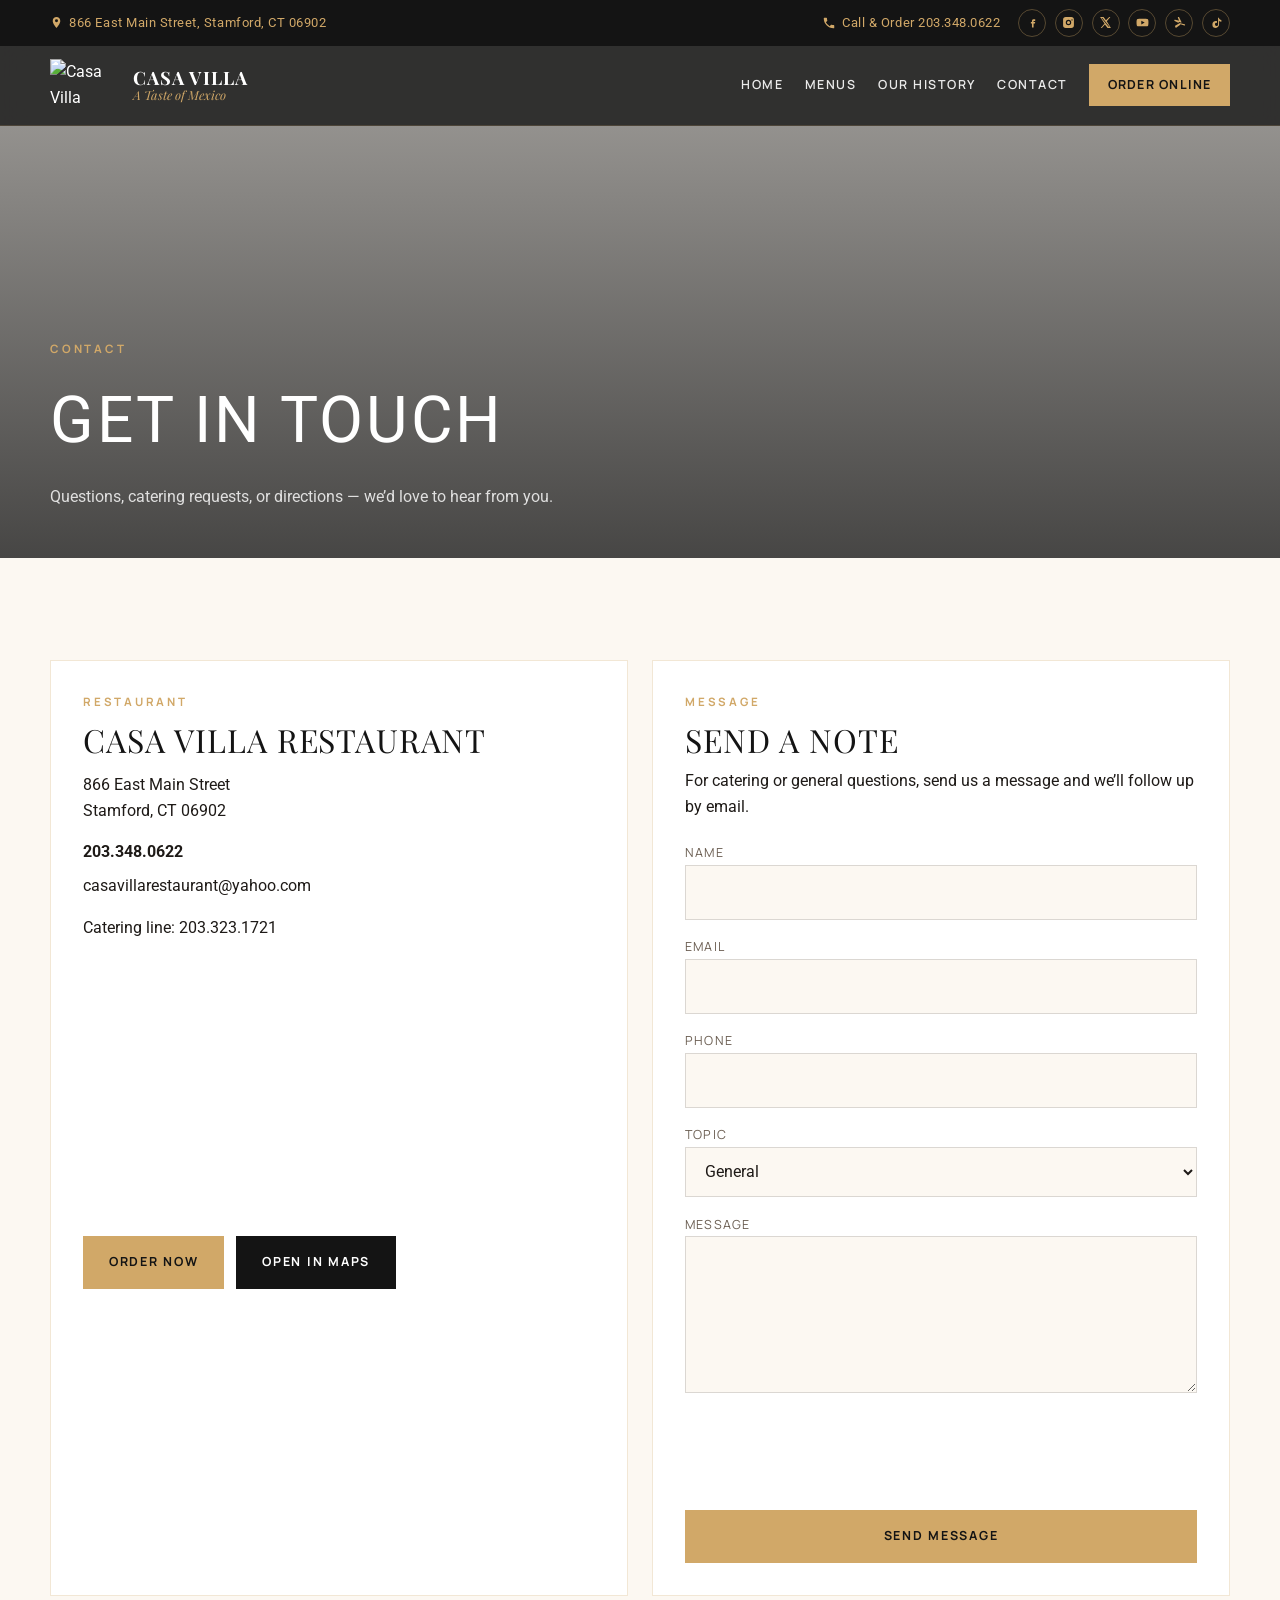
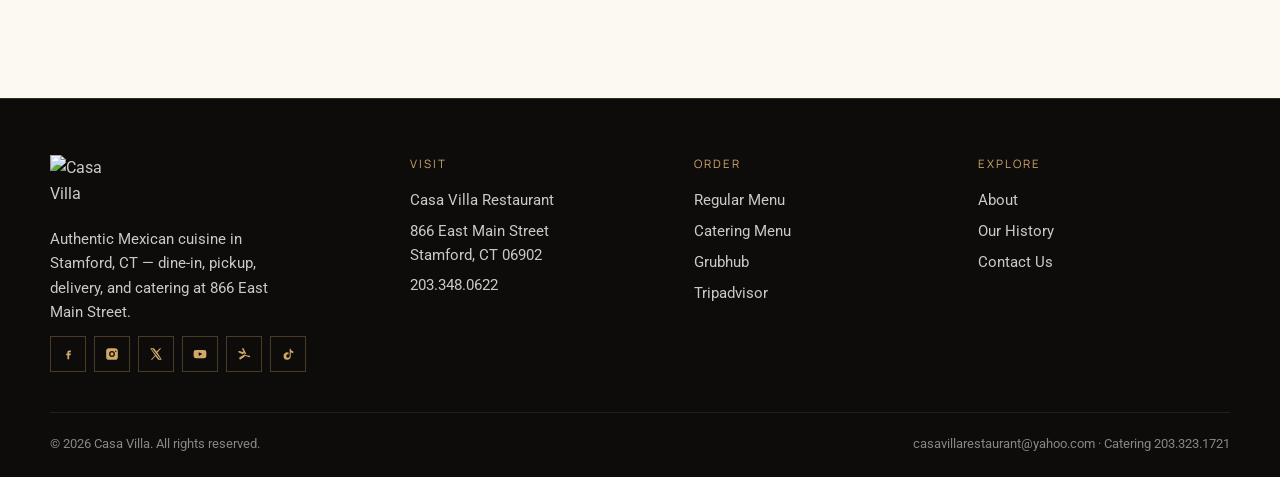
==== contact.html @ bbd67b4b "Add contact and history pages, update index and styles for improved SEO and user experience" ====
<!DOCTYPE html>
<html lang="en">
<head>
<meta charset="utf-8">
<meta name="viewport" content="width=device-width, initial-scale=1">
<meta name="theme-color" content="#d1a868">
<title>Contact Casa Villa Restaurant | Stamford CT Mexican Food</title>
<meta name="description" content="Contact Casa Villa Restaurant at 866 East Main Street, Stamford, CT. Call 203.348.0622 for orders or 203.323.1721 for catering.">
<meta name="keywords" content="Casa Villa contact, Mexican restaurant Stamford phone, catering Stamford CT, 866 East Main Street">
<meta name="robots" content="index, follow">
<meta name="author" content="Casa Villa Restaurant">
<link rel="canonical" href="https://casavillarestaurant.com/contact-us/">
<meta property="og:type" content="website">
<meta property="og:site_name" content="Casa Villa Restaurant">
<meta property="og:title" content="Contact Casa Villa Restaurant — Stamford CT Mexican Food">
<meta property="og:description" content="Contact Casa Villa Restaurant at 866 East Main Street, Stamford, CT. Call 203.348.0622 for orders or 203.323.1721 for catering.">
<meta property="og:url" content="https://casavillarestaurant.com/contact-us/">
<meta property="og:image" content="https://quseprdus1.blob.core.windows.net/kora-business-images/user-media/8aefb830-b11f-4ebe-94af-53a82750f7f5/de8c94d8-887e-4625-825f-ec262dbc28df/1786097894_7mdkr9.png">
<meta name="twitter:card" content="summary_large_image">
<meta name="twitter:title" content="Contact Casa Villa Restaurant — Stamford CT Mexican Food">
<meta name="twitter:description" content="Contact Casa Villa Restaurant at 866 East Main Street, Stamford, CT. Call 203.348.0622 for orders or 203.323.1721 for catering.">
<link rel="icon" href="https://quseprdus1.blob.core.windows.net/kora-business-images/user-media/8aefb830-b11f-4ebe-94af-53a82750f7f5/de8c94d8-887e-4625-825f-ec262dbc28df/1786097900_kvp36j.png" type="image/png">
<!-- KORA_GOOGLE_FONTS_START -->
<link rel="preconnect" href="https://fonts.googleapis.com">
<link rel="preconnect" href="https://fonts.gstatic.com" crossorigin>
<link rel="stylesheet" href="https://fonts.googleapis.com/css2?family=Herr+Von+Muellerhoff&family=Kristi&family=Manrope:wght@400;600;700&family=Playfair+Display:ital,wght@0,500;0,600;0,700;1,400;1,500&family=Roboto:wght@400;500;700&family=Roboto+Slab:wght@400;600&display=swap">
<!-- KORA_GOOGLE_FONTS_END -->
<link href="assets/styles.css" rel="stylesheet">
<link href="assets/site.css" rel="stylesheet"/>

</head>

<body data-page="contact">
<a class="sr-only" href="#main">Skip to content</a>
<div class="topbar" data-topbar></div>
<header class="site-header" data-header></header>
<div class="mobile-nav" data-mobile-nav></div>
<main id="main">
  <section class="page-hero" style="background-image:url('https://quseprdus1.blob.core.windows.net/kora-business-images/user-media/8aefb830-b11f-4ebe-94af-53a82750f7f5/de8c94d8-887e-4625-825f-ec262dbc28df/1786097650_ay3k1s.jpg')">
    <div class="container">
      <p class="eyebrow">Contact</p>
      <h1 style="font-family:var(--font-display);font-size:clamp(2.4rem,6vw,4rem);text-transform:uppercase;letter-spacing:.04em">Get in touch</h1>
      <p style="max-width:34rem;margin-top:.75rem;color:rgba(255,255,255,.82)">Questions, catering requests, or directions — we’d love to hear from you.</p>
    </div>
  </section>
  <section class="section">
    <div class="container contact-grid">
      <div class="contact-card reveal">
        <p class="eyebrow">Restaurant</p>
        <h2 style="font-size:2rem">Casa Villa Restaurant</h2>
        <p style="margin:1rem 0;color:var(--color-muted)">866 East Main Street<br>Stamford, CT 06902</p>
        <p><a class="inline" href="tel:2033480622" style="color:var(--color-accent);font-weight:700">203.348.0622</a></p>
        <p style="margin-top:.5rem"><a href="mailto:casavillarestaurant@yahoo.com" style="color:var(--color-primary)">casavillarestaurant@yahoo.com</a></p>
        <p style="margin-top:1rem;color:var(--color-muted)">Catering line: <a href="tel:2033231721">203.323.1721</a></p>
        <iframe class="map-embed" title="Map to Casa Villa Restaurant" loading="lazy" referrerpolicy="no-referrer-when-downgrade"
          src="https://maps.google.com/maps?q=866%20East%20Main%20Street%20Stamford%20CT%2006902&t=&z=15&ie=UTF8&iwloc=&output=embed"></iframe>
        <div style="display:flex;flex-wrap:wrap;gap:.75rem;margin-top:1.25rem">
          <a class="btn btn-primary" data-order-regular href="https://casavilla2.onlineordersnow.com/MenuDisplay" target="_blank" rel="noopener noreferrer">Order Now</a>
          <a class="btn btn-dark" href="https://www.google.com/maps/place/866+E+Main+St,+Stamford,+CT+06902/@41.0558127,-73.5276479,17z" target="_blank" rel="noopener noreferrer">Open in Maps</a>
        </div>
      </div>
      <div class="contact-form-wrap reveal reveal-delay-1">
        <p class="eyebrow">Message</p>
        <h2 style="font-size:2rem">Send a note</h2>
        <p style="margin:0.75rem 0 1.25rem;color:var(--color-muted)">For catering or general questions, send us a message and we’ll follow up by email.</p>
        <form class="contact-form" data-contact-form id="contact-form" novalidate>
          <div>
            <label for="name">Name</label>
            <input id="name" name="name" type="text" autocomplete="name" required>
          </div>
          <div>
            <label for="email">Email</label>
            <input id="email" name="email" type="email" autocomplete="email" required>
          </div>
          <div>
            <label for="phone">Phone</label>
            <input id="phone" name="phone" type="tel" autocomplete="tel">
          </div>
          <div>
            <label for="topic">Topic</label>
            <select id="topic" name="topic">
              <option>General</option>
              <option>Catering</option>
              <option>Order help</option>
              <option>Feedback</option>
            </select>
          </div>
          <div>
            <label for="message">Message</label>
            <textarea id="message" name="message" rows="5" required></textarea>
          </div>
          <div class="g-recaptcha"></div>
          <button class="btn btn-primary" type="submit">Send Message</button>
          <p class="form-status" data-form-status role="status" aria-live="polite"></p>
        </form>
      </div>
    </div>
  </section>
</main>
<footer class="site-footer" data-footer></footer>

<script src="js/includes.js" defer></script>
<script src="js/main.js" defer></script>
</body>
</html>
---- assets/styles.css ----
/*! tailwindcss v4.3.3 | MIT License | https://tailwindcss.com */
@layer theme, base, components, utilities;
@layer theme {
  :root, :host {
    --font-sans: -apple-system, BlinkMacSystemFont, "Segoe UI", Roboto, "Helvetica Neue",
      "Noto Sans", Arial, sans-serif, "Apple Color Emoji", "Segoe UI Emoji",
      "Segoe UI Symbol", "Noto Color Emoji";
    --font-serif: ui-serif, Georgia, Cambria, "Times New Roman", Times, serif;
    --font-mono: ui-monospace, SFMono-Regular, Menlo, Monaco, Consolas, "Liberation Mono",
      "Courier New", monospace;
    --default-font-family: var(--font-sans);
    --default-mono-font-family: var(--font-mono);
    --color-brand-primary: #d1a868;
    --color-brand-secondary: #fcf8f2;
    --color-brand-accent: #c21f1f;
    --color-brand-dark: #141414;
    --color-brand-ink: #1e1a17;
    --color-brand-muted: #6b5e52;
    --color-brand-border: rgba(209, 168, 104, 0.28);
    --font-brand: "Playfair Display", Georgia, serif;
    --font-heading: "Playfair Display", Georgia, serif;
    --font-body: "Roboto", system-ui, sans-serif;
    --font-nav: "Manrope", system-ui, sans-serif;
  }
}
@layer base {
  *, ::after, ::before, ::backdrop, ::file-selector-button {
    box-sizing: border-box;
    margin: 0;
    padding: 0;
    border: 0 solid;
  }
  html, :host {
    line-height: 1.5;
    -webkit-text-size-adjust: 100%;
    tab-size: 4;
    font-family: var(--default-font-family, -apple-system, BlinkMacSystemFont, "Segoe UI", Roboto, "Helvetica Neue", "Noto Sans", Arial, sans-serif, "Apple Color Emoji", "Segoe UI Emoji", "Segoe UI Symbol", "Noto Color Emoji");
    font-feature-settings: var(--default-font-feature-settings, normal);
    font-variation-settings: var(--default-font-variation-settings, normal);
    -webkit-tap-highlight-color: transparent;
  }
  hr {
    height: 0;
    color: inherit;
    border-top-width: 1px;
  }
  abbr:where([title]) {
    -webkit-text-decoration: underline dotted;
    text-decoration: underline dotted;
  }
  h1, h2, h3, h4, h5, h6 {
    font-size: inherit;
    font-weight: inherit;
  }
  a {
    color: inherit;
    -webkit-text-decoration: inherit;
    text-decoration: inherit;
  }
  b, strong {
    font-weight: bolder;
  }
  code, kbd, samp, pre {
    font-family: var(--default-mono-font-family, ui-monospace, SFMono-Regular, Menlo, Monaco, Consolas, "Liberation Mono", "Courier New", monospace);
    font-feature-settings: var(--default-mono-font-feature-settings, normal);
    font-variation-settings: var(--default-mono-font-variation-settings, normal);
    font-size: 1em;
  }
  small {
    font-size: 80%;
  }
  sub, sup {
    font-size: 75%;
    line-height: 0;
    position: relative;
    vertical-align: baseline;
  }
  sub {
    bottom: -0.25em;
  }
  sup {
    top: -0.5em;
  }
  table {
    text-indent: 0;
    border-color: inherit;
    border-collapse: collapse;
  }
  :-moz-focusring:where(:not(iframe)) {
    outline: auto;
  }
  progress {
    vertical-align: baseline;
  }
  summary {
    display: list-item;
  }
  ol, ul, menu {
    list-style: none;
  }
  img, svg, video, canvas, audio, iframe, embed, object {
    display: block;
    vertical-align: middle;
  }
  img, video {
    max-width: 100%;
    height: auto;
  }
  button, input, select, optgroup, textarea, ::file-selector-button {
    font: inherit;
    font-feature-settings: inherit;
    font-variation-settings: inherit;
    letter-spacing: inherit;
    color: inherit;
    border-radius: 0;
    background-color: transparent;
    opacity: 1;
  }
  :where(select:is([multiple], [size])) optgroup {
    font-weight: bolder;
  }
  :where(select:is([multiple], [size])) optgroup option {
    padding-inline-start: 20px;
  }
  ::file-selector-button {
    margin-inline-end: 4px;
  }
  ::placeholder {
    opacity: 1;
  }
  @supports (not (-webkit-appearance: -apple-pay-button))  or (contain-intrinsic-size: 1px) {
    ::placeholder {
      color: currentcolor;
      @supports (color: color-mix(in lab, red, red)) {
        color: color-mix(in oklab, currentcolor 50%, transparent);
      }
    }
  }
  textarea {
    resize: vertical;
  }
  ::-webkit-search-decoration {
    -webkit-appearance: none;
  }
  ::-webkit-date-and-time-value {
    min-height: 1lh;
    text-align: inherit;
  }
  ::-webkit-datetime-edit {
    display: inline-flex;
  }
  ::-webkit-datetime-edit-fields-wrapper {
    padding: 0;
  }
  ::-webkit-datetime-edit, ::-webkit-datetime-edit-year-field, ::-webkit-datetime-edit-month-field, ::-webkit-datetime-edit-day-field, ::-webkit-datetime-edit-hour-field, ::-webkit-datetime-edit-minute-field, ::-webkit-datetime-edit-second-field, ::-webkit-datetime-edit-millisecond-field, ::-webkit-datetime-edit-meridiem-field {
    padding-block: 0;
  }
  ::-webkit-calendar-picker-indicator {
    line-height: 1;
  }
  :-moz-ui-invalid {
    box-shadow: none;
  }
  button, input:where([type="button"], [type="reset"], [type="submit"]), ::file-selector-button {
    appearance: button;
  }
  ::-webkit-inner-spin-button, ::-webkit-outer-spin-button {
    height: auto;
  }
  [hidden]:where(:not([hidden="until-found"])) {
    display: none !important;
  }
}
@layer utilities {
  .sr-only {
    position: absolute;
    width: 1px;
    height: 1px;
    padding: 0;
    margin: -1px;
    overflow: hidden;
    clip-path: inset(50%);
    white-space: nowrap;
    border-width: 0;
  }
  .container {
    width: 100%;
    @media (width >= 40rem) {
      max-width: 40rem;
    }
    @media (width >= 48rem) {
      max-width: 48rem;
    }
    @media (width >= 64rem) {
      max-width: 64rem;
    }
    @media (width >= 80rem) {
      max-width: 80rem;
    }
    @media (width >= 96rem) {
      max-width: 96rem;
    }
  }
  .hidden {
    display: none;
  }
  .inline {
    display: inline;
  }
  .resize {
    resize: both;
  }
}
@layer base {
  :root {
    --header-h: 76px;
    --site-chrome-h: 120px;
    --ease: cubic-bezier(0.22, 1, 0.36, 1);
    --color-brand-primary: #d1a868;
    --color-brand-primary-dark: #a88650;
    --color-brand-primary-foreground: #141414;
    --color-brand-secondary: #fcf8f2;
    --color-brand-secondary-foreground: #141414;
    --color-brand-accent: #c21f1f;
    --color-brand-accent-foreground: #ffffff;
    --color-brand-dark: #141414;
    --color-brand-ink: #1e1a17;
    --color-brand-muted: #6b5e52;
    --color-brand-soft: #fcf8f2;
    --color-brand-border: rgba(209, 168, 104, 0.28);
    --font-brand: "Playfair Display", Georgia, serif;
    --font-heading: "Playfair Display", Georgia, serif;
    --font-body: "Roboto", system-ui, sans-serif;
    --font-nav: "Manrope", system-ui, sans-serif;
    --font-script: "Herr Von Muellerhoff", "Kristi", cursive;
  }
  html {
    scroll-behavior: smooth;
  }
  body {
    font-family: var(--font-body);
    color: var(--color-brand-ink);
    background: var(--color-brand-secondary);
    line-height: 1.6;
    -webkit-font-smoothing: antialiased;
  }
  h1, h2, h3, h4, h5, h6 {
    font-family: var(--font-brand);
  }
}
---- assets/site.css ----
/* Casa Villa — component UI (after assets/styles.css).
   Brand tokens mirrored for Kora agent + Tailwind @theme. */
:root {
  --color-brand-primary: #d1a868;
  --color-brand-primary-dark: #a88650;
  --color-brand-primary-foreground: #141414;
  --color-brand-secondary: #fcf8f2;
  --color-brand-secondary-foreground: #141414;
  --color-brand-accent: #c21f1f;
  --color-brand-accent-foreground: #ffffff;
  --color-brand-dark: #141414;
  --color-brand-ink: #1e1a17;
  --color-brand-muted: #6b5e52;
  --color-brand-border: rgba(209, 168, 104, 0.28);
  --color-brand-overlay: rgba(20, 20, 20, 0.62);
  --font-brand: "Playfair Display", Georgia, serif;
  --font-heading: "Playfair Display", Georgia, serif;
  --font-script: "Herr Von Muellerhoff", "Kristi", cursive;
  --font-nav: "Manrope", system-ui, sans-serif;
  --font-body: "Roboto", system-ui, sans-serif;
  --shadow-soft: 0 18px 50px rgba(20, 20, 20, 0.14);
  --radius: 2px;
  --header-h: 76px;
  --site-chrome-h: 120px;
  --ease: cubic-bezier(0.22, 1, 0.36, 1);
}

*,
*::before,
*::after {
  box-sizing: border-box;
  margin: 0;
  padding: 0;
}

html {
  scroll-behavior: smooth;
}

body {
  font-family: var(--font-body);
  color: var(--color-brand-ink);
  background: var(--color-brand-secondary);
  line-height: 1.6;
  overflow-x: hidden;
  -webkit-font-smoothing: antialiased;
}

img,
video {
  max-width: 100%;
  display: block;
}

a {
  color: inherit;
  text-decoration: none;
}

button {
  font: inherit;
  cursor: pointer;
  border: 0;
  background: none;
}

ul {
  list-style: none;
}

.container {
  width: min(1180px, calc(100% - 2.5rem));
  margin-inline: auto;
}

.sr-only {
  position: absolute;
  width: 1px;
  height: 1px;
  padding: 0;
  margin: -1px;
  overflow: hidden;
  clip: rect(0, 0, 0, 0);
  border: 0;
}

/* Top bar */
.topbar {
  background: var(--color-brand-dark);
  color: var(--color-brand-primary);
  font-size: 0.82rem;
  letter-spacing: 0.04em;
  transition: opacity .28s var(--ease), max-height .28s var(--ease), padding .28s var(--ease), border .28s var(--ease);
  max-height: 120px;
  overflow: hidden;
}

body.nav-open .topbar {
  opacity: 0;
  max-height: 0;
  pointer-events: none;
  border: 0;
}

.topbar-inner {
  display: flex;
  flex-wrap: wrap;
  align-items: center;
  justify-content: space-between;
  gap: 0.6rem 1.25rem;
  padding: 0.55rem 0;
}

.topbar a {
  color: var(--color-brand-primary);
  transition: color .25s var(--ease);
  display: inline-flex;
  align-items: center;
  gap: 0.4rem;
}

.topbar a:hover {
  color: #fff;
}

.topbar-left,
.topbar-right {
  display: flex;
  flex-wrap: wrap;
  align-items: center;
  gap: 0.85rem 1.1rem;
}

.topbar-left svg,
.topbar-right>a svg {
  width: 14px;
  height: 14px;
  fill: currentColor;
  flex: 0 0 auto;
}

.topbar-socials {
  display: flex;
  gap: 0.55rem;
  align-items: center;
}

.topbar-socials a {
  width: 28px;
  height: 28px;
  display: grid;
  place-items: center;
  border: 1px solid rgba(209, 168, 104, .35);
  border-radius: 999px;
  transition: background .25s var(--ease), border-color .25s, color .25s;
}

.topbar-socials a:hover {
  background: var(--color-brand-primary);
  color: var(--color-brand-dark);
  border-color: var(--color-brand-primary);
}

.topbar svg {
  width: 13px;
  height: 13px;
  fill: currentColor;
}

/* Header */
.site-header {
  position: sticky;
  top: 0;
  z-index: 80;
  background: rgba(20, 20, 20, .88);
  backdrop-filter: blur(14px);
  border-bottom: 1px solid rgba(209, 168, 104, .18);
  transition: background .35s var(--ease), box-shadow .35s;
}

.site-header.is-scrolled {
  background: rgba(20, 20, 20, .96);
  box-shadow: 0 10px 40px rgba(0, 0, 0, .35);
}

.nav-inner {
  min-height: var(--header-h);
  display: flex;
  align-items: center;
  justify-content: space-between;
  gap: 1rem;
}

.brand {
  display: flex;
  align-items: center;
  gap: 0.85rem;
  color: #fff;
}

.brand img {
  height: 52px;
  width: auto;
}

.brand-text {
  display: flex;
  flex-direction: column;
  line-height: 1.1;
}

.brand-text strong {
  font-family: var(--font-brand);
  font-size: 1.15rem;
  letter-spacing: 0.06em;
  text-transform: uppercase;
  color: #fff;
}

.brand-text span {
  font-family: var(--font-heading);
  font-style: italic;
  font-size: 0.78rem;
  color: var(--color-brand-primary);
}

.nav-links {
  display: flex;
  align-items: center;
  gap: 0.2rem 1.35rem;
}

.nav-links>a {
  color: rgba(255, 255, 255, .9);
  font-family: var(--font-nav);
  font-size: 0.78rem;
  font-weight: 600;
  letter-spacing: 0.12em;
  text-transform: uppercase;
  padding: 0.45rem 0;
  transition: color .25s;
}

.nav-links>a:hover {
  color: var(--color-brand-primary);
}

.nav-dropdown {
  position: relative;
}

.nav-dropdown-panel {
  position: absolute;
  top: calc(100% + 0.7rem);
  right: 0;
  left: auto;
  transform: translateY(6px);
  min-width: 200px;
  background: #1c1815;
  border: 1px solid var(--color-brand-border);
  padding: 0.55rem;
  opacity: 0;
  visibility: hidden;
  pointer-events: none;
  transition: .25s var(--ease);
  box-shadow: var(--shadow-soft);
  z-index: 40;
}

.nav-dropdown.is-open .nav-dropdown-panel {
  opacity: 1;
  visibility: visible;
  pointer-events: auto;
  transform: translateY(0);
}

.nav-dropdown-panel a {
  display: block;
  padding: 0.65rem 0.8rem;
  color: #fff;
  font-size: 0.85rem;
  font-family: var(--font-nav);
  letter-spacing: 0.04em;
}

.nav-dropdown-panel a:hover {
  background: rgba(209, 168, 104, .15);
  color: var(--color-brand-primary);
}

.nav-cta {
  display: inline-flex;
  align-items: center;
  justify-content: center;
  background: var(--color-brand-primary);
  color: var(--color-brand-dark) !important;
  padding: 0.7rem 1.15rem !important;
  letter-spacing: 0.1em !important;
  font-family: var(--font-nav);
  font-size: 0.78rem;
  font-weight: 700;
  text-transform: uppercase;
  border: 0;
  cursor: pointer;
  transition: background .25s, transform .25s var(--ease) !important;
}

.nav-cta:hover,
.nav-dropdown.is-open .nav-cta {
  background: #e0bc7d !important;
  transform: translateY(-1px);
}

.nav-toggle {
  display: none;
  width: 44px;
  height: 44px;
  color: #fff;
  border: 1px solid rgba(255, 255, 255, .2);
  align-items: center;
  justify-content: center;
}

.nav-toggle svg {
  width: 22px;
  height: 22px;
  fill: none;
  stroke: currentColor;
  stroke-width: 1.75;
  stroke-linecap: round;
  stroke-linejoin: round;
}

/* Buttons */
.btn {
  display: inline-flex;
  align-items: center;
  justify-content: center;
  gap: 0.45rem;
  padding: 0.95rem 1.55rem;
  font-family: var(--font-nav);
  font-size: 0.78rem;
  font-weight: 700;
  letter-spacing: 0.14em;
  text-transform: uppercase;
  border: 1px solid transparent;
  transition: .3s var(--ease);
  position: relative;
  overflow: hidden;
}

.btn-primary {
  background: var(--color-brand-primary);
  color: var(--color-brand-dark);
}

.btn-primary:hover {
  background: #e0bc7d;
  transform: translateY(-2px);
}

.btn-outline {
  border-color: var(--color-brand-primary);
  color: #fff;
  background: transparent;
}

.btn-outline:hover {
  background: var(--color-brand-primary);
  color: var(--color-brand-dark);
}

.split-band-copy .btn-outline {
  color: var(--color-brand-primary);
  border-color: var(--color-brand-primary);
}

.split-band-copy .btn-outline:hover {
  background: var(--color-brand-primary);
  color: var(--color-brand-dark);
}

.btn-dark {
  background: var(--color-brand-dark);
  color: #fff;
}

.btn-dark:hover {
  background: #2a2420;
}

.btn-accent {
  background: var(--color-brand-accent);
  color: #fff;
}

.btn-accent:hover {
  filter: brightness(1.08);
}

/* Hero — fills from header bottom to viewport bottom */
.hero {
  position: relative;
  min-height: calc(100vh - var(--site-chrome-h));
  min-height: calc(100dvh - var(--site-chrome-h));
  min-height: calc(100svh - var(--site-chrome-h));
  display: grid;
  place-items: center;
  color: #fff;
  overflow: hidden;
  isolation: isolate;
}

.hero-media {
  position: absolute;
  inset: 0;
  z-index: -2;
}

.hero-media video,
.hero-media img {
  width: 100%;
  height: 100%;
  object-fit: cover;
  transform: scale(1.06);
  animation: heroZoom 18s var(--ease) forwards;
}

.hero-overlay {
  position: absolute;
  inset: 0;
  z-index: -1;
  background:
    linear-gradient(180deg, rgba(20, 20, 20, .55) 0%, rgba(20, 20, 20, .42) 40%, rgba(20, 20, 20, .78) 100%),
    radial-gradient(ellipse at 30% 20%, rgba(209, 168, 104, .18), transparent 50%);
}

@keyframes heroZoom {
  from {
    transform: scale(1.12);
  }

  to {
    transform: scale(1);
  }
}

.hero-content {
  text-align: center;
  padding: clamp(2rem, 6vh, 5rem) 1.25rem clamp(3rem, 8vh, 5rem);
  max-width: 920px;
}

.hero-logo {
  width: min(220px, 48vw);
  margin: 0 auto 1.5rem;
  opacity: 0;
  animation: fadeUp .9s .15s var(--ease) forwards;
  filter: drop-shadow(0 10px 30px rgba(0, 0, 0, .35));
}

.hero-eyebrow {
  font-family: var(--font-nav);
  font-size: 0.75rem;
  letter-spacing: 0.28em;
  text-transform: uppercase;
  color: var(--color-brand-primary);
  opacity: 0;
  animation: fadeUp .9s .28s var(--ease) forwards;
}

.hero h1 {
  font-family: var(--font-brand);
  font-weight: 700;
  font-size: clamp(2.6rem, 7vw, 5.2rem);
  letter-spacing: 0.04em;
  line-height: 0.95;
  text-transform: uppercase;
  margin: 0.7rem 0 0.85rem;
  opacity: 0;
  animation: fadeUp 1s .4s var(--ease) forwards;
  text-shadow: 0 12px 40px rgba(0, 0, 0, .35);
}

.hero-tagline {
  font-family: var(--font-heading);
  font-style: italic;
  font-weight: 400;
  font-size: clamp(1.35rem, 3vw, 2rem);
  color: var(--color-brand-primary);
  opacity: 0;
  animation: fadeUp 1s .55s var(--ease) forwards;
}

.hero-copy {
  max-width: 34rem;
  margin: 1rem auto 0;
  color: rgba(255, 255, 255, .84);
  font-size: 1.02rem;
  opacity: 0;
  animation: fadeUp 1s .65s var(--ease) forwards;
}

.hero-ctas {
  display: flex;
  flex-wrap: wrap;
  justify-content: center;
  gap: 0.85rem;
  margin-top: 2rem;
  opacity: 0;
  animation: fadeUp 1s .8s var(--ease) forwards;
}

.hero-scroll {
  position: absolute;
  bottom: 1.5rem;
  left: 50%;
  transform: translateX(-50%);
  color: rgba(255, 255, 255, .7);
  font-size: 0.7rem;
  letter-spacing: 0.2em;
  text-transform: uppercase;
  display: flex;
  flex-direction: column;
  align-items: center;
  gap: 0.45rem;
}

.hero-scroll i {
  width: 1px;
  height: 34px;
  background: linear-gradient(to bottom, var(--color-brand-primary), transparent);
  animation: scrollLine 1.8s ease-in-out infinite;
}

@keyframes scrollLine {

  0%,
  100% {
    transform: scaleY(0.4);
    opacity: .4;
    transform-origin: top;
  }

  50% {
    transform: scaleY(1);
    opacity: 1;
  }
}

@keyframes fadeUp {
  from {
    opacity: 0;
    transform: translateY(28px);
  }

  to {
    opacity: 1;
    transform: translateY(0);
  }
}

/* Sections */
.section {
  padding: clamp(4rem, 8vw, 6.5rem) 0;
  position: relative;
}

.section-dark {
  background: var(--color-brand-dark);
  color: #fff;
}

.section-muted {
  background: #f3ebe0;
}

.section-head {
  max-width: 640px;
  margin-bottom: 2.5rem;
}

.section-head.center {
  margin-inline: auto;
  text-align: center;
}

.eyebrow {
  font-family: var(--font-nav);
  font-size: 0.72rem;
  font-weight: 700;
  letter-spacing: 0.24em;
  text-transform: uppercase;
  color: var(--color-brand-primary);
  margin-bottom: 0.7rem;
}

.section-dark .eyebrow {
  color: var(--color-brand-primary);
}

h2 {
  font-family: var(--font-brand);
  font-size: clamp(2rem, 4.5vw, 3.35rem);
  letter-spacing: 0.03em;
  line-height: 1.05;
  text-transform: uppercase;
  color: var(--color-brand-dark);
}

.section-dark h2 {
  color: #fff;
}

.lede {
  margin-top: 0.9rem;
  color: var(--color-brand-muted);
  font-size: 1.05rem;
}

.section-dark .lede {
  color: rgba(255, 255, 255, .72);
}

/* About */
.about-grid {
  display: grid;
  grid-template-columns: 1.05fr 0.95fr;
  gap: clamp(1.5rem, 4vw, 3.5rem);
  align-items: center;
}

.about-visual {
  position: relative;
  min-height: 460px;
  overflow: hidden;
  background: center/cover no-repeat url("https://quseprdus1.blob.core.windows.net/kora-business-images/user-media/8aefb830-b11f-4ebe-94af-53a82750f7f5/de8c94d8-887e-4625-825f-ec262dbc28df/1786097657_icttoe.jpg");
  box-shadow: var(--shadow-soft);
}

.about-visual::after {
  content: "";
  position: absolute;
  inset: auto -8% -8% auto;
  width: 48%;
  height: 48%;
  border: 1px solid var(--color-brand-primary);
  pointer-events: none;
}

.about-copy p+p {
  margin-top: 1rem;
}

.about-stats {
  display: grid;
  grid-template-columns: repeat(3, 1fr);
  gap: 1rem;
  margin: 1.75rem 0 2rem;
  padding-top: 1.25rem;
  border-top: 1px solid var(--color-brand-border);
}

.about-stats strong {
  display: block;
  font-family: var(--font-brand);
  font-size: 1.7rem;
  color: var(--color-brand-primary);
  line-height: 1;
}

.about-stats span {
  font-size: 0.78rem;
  letter-spacing: 0.06em;
  text-transform: uppercase;
  color: var(--color-brand-muted);
}

/* Menu categories — images written as CSS backgrounds (not <img>) */
.menu-tabs {
  display: flex;
  flex-wrap: wrap;
  gap: 0.55rem;
  justify-content: center;
  margin-bottom: 2rem;
}

.menu-tab {
  padding: 0.7rem 1.1rem;
  border: 1px solid var(--color-brand-border);
  font-family: var(--font-nav);
  font-size: 0.72rem;
  font-weight: 700;
  letter-spacing: 0.14em;
  text-transform: uppercase;
  color: var(--color-brand-muted);
  transition: .25s var(--ease);
}

.menu-tab.is-active,
.menu-tab:hover {
  background: var(--color-brand-primary);
  color: var(--color-brand-dark);
  border-color: var(--color-brand-primary);
}

.category-grid {
  display: grid;
  grid-template-columns: repeat(5, 1fr);
  gap: 0.85rem;
}

.cat-tile {
  position: relative;
  aspect-ratio: 4/5;
  overflow: hidden;
  cursor: pointer;
  background-color: #2a2420;
  background-size: cover;
  background-position: center;
  isolation: isolate;
  border: 0;
  width: 100%;
  color: #fff;
  text-align: left;
  transform: translateY(0);
  transition: transform .45s var(--ease), box-shadow .45s;
}

.cat-tile::before {
  content: "";
  position: absolute;
  inset: 0;
  z-index: 0;
  background-image: inherit;
  background-size: cover;
  background-position: center;
  transition: transform .8s var(--ease);
  transform: scale(1.04);
}

.cat-tile::after {
  content: "";
  position: absolute;
  inset: 0;
  z-index: 1;
  background: linear-gradient(180deg, rgba(20, 20, 20, .05) 20%, rgba(20, 20, 20, .82) 100%);
  transition: background .4s;
}

.cat-tile:hover {
  transform: translateY(-6px);
  box-shadow: var(--shadow-soft);
}

.cat-tile:hover::before {
  transform: scale(1.12);
}

.cat-tile:hover::after {
  background: linear-gradient(180deg, rgba(20, 20, 20, .1), rgba(20, 20, 20, .7) 70%, rgba(193, 31, 31, .55));
}

.cat-tile span {
  position: absolute;
  z-index: 2;
  left: 1rem;
  right: 1rem;
  bottom: 1rem;
  font-family: var(--font-brand);
  font-size: clamp(1.15rem, 2vw, 1.45rem);
  letter-spacing: 0.04em;
  text-transform: uppercase;
}

.cat-tile em {
  position: absolute;
  z-index: 2;
  top: 1rem;
  left: 1rem;
  font-style: normal;
  font-family: var(--font-nav);
  font-size: 0.65rem;
  letter-spacing: 0.16em;
  text-transform: uppercase;
  color: var(--color-brand-primary);
  opacity: 0;
  transform: translateY(-6px);
  transition: .35s var(--ease);
}

.cat-tile:hover em {
  opacity: 1;
  transform: none;
}

/* Category background images written into CSS */
.cat-tile[data-cat="appetizers"] {
  background-image: url("https://quseprdus1.blob.core.windows.net/kora-business-images/user-media/8aefb830-b11f-4ebe-94af-53a82750f7f5/de8c94d8-887e-4625-825f-ec262dbc28df/1786097622_deld33.jpg");
}

.cat-tile[data-cat="salads"] {
  background-image: url("https://quseprdus1.blob.core.windows.net/kora-business-images/user-media/8aefb830-b11f-4ebe-94af-53a82750f7f5/de8c94d8-887e-4625-825f-ec262dbc28df/1786097676_1jxkwc.jpg");
}

.cat-tile[data-cat="entrees"] {
  background-image: url("https://quseprdus1.blob.core.windows.net/kora-business-images/user-media/8aefb830-b11f-4ebe-94af-53a82750f7f5/de8c94d8-887e-4625-825f-ec262dbc28df/1786097683_kubq47.jpg");
}

.cat-tile[data-cat="burritos"] {
  background-image: url("https://quseprdus1.blob.core.windows.net/kora-business-images/user-media/8aefb830-b11f-4ebe-94af-53a82750f7f5/de8c94d8-887e-4625-825f-ec262dbc28df/1786097653_k2f802.jpg");
}

.cat-tile[data-cat="soups"] {
  background-image: url("https://quseprdus1.blob.core.windows.net/kora-business-images/user-media/8aefb830-b11f-4ebe-94af-53a82750f7f5/de8c94d8-887e-4625-825f-ec262dbc28df/1786097848_cjjzrh.jpg");
}

.cat-tile[data-cat="quesadillas"] {
  background-image: url("https://quseprdus1.blob.core.windows.net/kora-business-images/user-media/8aefb830-b11f-4ebe-94af-53a82750f7f5/de8c94d8-887e-4625-825f-ec262dbc28df/1786097839_2o8pjm.jpg");
}

.cat-tile[data-cat="tacos"] {
  background-image: url("https://quseprdus1.blob.core.windows.net/kora-business-images/user-media/8aefb830-b11f-4ebe-94af-53a82750f7f5/de8c94d8-887e-4625-825f-ec262dbc28df/1786097853_t079c0.jpg");
}

.cat-tile[data-cat="sides"] {
  background-image: url("https://quseprdus1.blob.core.windows.net/kora-business-images/user-media/8aefb830-b11f-4ebe-94af-53a82750f7f5/de8c94d8-887e-4625-825f-ec262dbc28df/1786097844_6wm6b9.jpg");
}

.cat-tile[data-cat="desserts"] {
  background-image: url("https://quseprdus1.blob.core.windows.net/kora-business-images/user-media/8aefb830-b11f-4ebe-94af-53a82750f7f5/de8c94d8-887e-4625-825f-ec262dbc28df/1786097685_xn897k.jpg");
}

.cat-tile[data-cat="drinks"] {
  background-image: url("https://quseprdus1.blob.core.windows.net/kora-business-images/user-media/8aefb830-b11f-4ebe-94af-53a82750f7f5/de8c94d8-887e-4625-825f-ec262dbc28df/1786097672_hej78l.jpg");
}

.menu-panel {
  display: none;
}

.menu-panel.is-active {
  display: block;
  animation: fadeUp .55s var(--ease);
}

.menu-items {
  display: grid;
  grid-template-columns: repeat(2, 1fr);
  gap: 0 2.5rem;
}

.menu-item {
  padding: 1.15rem 0;
  border-bottom: 1px solid rgba(209, 168, 104, .18);
  display: grid;
  grid-template-columns: 1fr auto;
  gap: 0.35rem 1rem;
}

.menu-item h3 {
  font-family: var(--font-heading);
  font-size: 1.15rem;
  font-weight: 600;
  color: var(--color-brand-dark);
}

.menu-item .price {
  font-family: var(--font-nav);
  font-weight: 700;
  color: var(--color-brand-accent);
  letter-spacing: 0.04em;
}

.menu-item p {
  grid-column: 1 / -1;
  color: var(--color-brand-muted);
  font-size: 0.94rem;
}

.menu-actions {
  display: flex;
  justify-content: center;
  gap: 0.85rem;
  margin-top: 2.25rem;
  flex-wrap: wrap;
}

/* Hours / Order band */
.split-band {
  display: grid;
  grid-template-columns: 1.1fr 0.9fr;
  min-height: 420px;
}

.split-band-visual {
  background: center/cover no-repeat url("https://quseprdus1.blob.core.windows.net/kora-business-images/user-media/8aefb830-b11f-4ebe-94af-53a82750f7f5/de8c94d8-887e-4625-825f-ec262dbc28df/1786097683_kubq47.jpg");
  position: relative;
}

.split-band-visual::after {
  content: "";
  position: absolute;
  inset: 0;
  background: linear-gradient(90deg, rgba(20, 20, 20, .15), rgba(20, 20, 20, .55));
}

.split-band-copy {
  background: var(--color-brand-dark);
  color: #fff;
  padding: clamp(2.5rem, 5vw, 4rem);
  display: flex;
  flex-direction: column;
  justify-content: center;
}

.split-band-copy h2 {
  color: #fff;
}

.hours-list {
  margin: 1.25rem 0 1.75rem;
}

.hours-list li {
  display: flex;
  justify-content: space-between;
  gap: 1rem;
  padding: 0.7rem 0;
  border-bottom: 1px solid rgba(209, 168, 104, .2);
  font-size: 0.95rem;
}

.hours-list span:last-child {
  color: var(--color-brand-primary);
  font-family: var(--font-nav);
  letter-spacing: 0.04em;
}

/* Catering */
.catering-grid {
  display: grid;
  grid-template-columns: 0.9fr 1.1fr;
  gap: clamp(1.5rem, 4vw, 3rem);
  align-items: center;
}

.catering-visual {
  min-height: 420px;
  background: center/cover no-repeat url("https://quseprdus1.blob.core.windows.net/kora-business-images/user-media/8aefb830-b11f-4ebe-94af-53a82750f7f5/de8c94d8-887e-4625-825f-ec262dbc28df/1786097661_81bddv.jpg");
  position: relative;
  overflow: hidden;
}

.catering-visual::before {
  content: "";
  position: absolute;
  inset: 0;
  background: linear-gradient(135deg, rgba(193, 31, 31, .35), transparent 55%);
}

.feature-list {
  margin: 1.25rem 0 1.75rem;
  display: grid;
  gap: 0.7rem;
}

.feature-list li {
  display: flex;
  gap: 0.75rem;
  align-items: flex-start;
  color: var(--color-brand-muted);
}

.feature-list li::before {
  content: "";
  width: 10px;
  height: 10px;
  margin-top: 0.45rem;
  flex: 0 0 auto;
  background: var(--color-brand-primary);
  border-radius: 1px;
}

/* Gallery */
.gallery-strip {
  display: grid;
  grid-template-columns: repeat(6, 1fr);
  gap: 0.55rem;
}

.gallery-strip .g {
  aspect-ratio: 1;
  background-size: cover;
  background-position: center;
  transition: transform .5s var(--ease), filter .5s;
  cursor: zoom-in;
}

.gallery-strip .g:hover {
  transform: scale(1.03);
  filter: saturate(1.1);
}

.g-1 {
  background-image: url("https://quseprdus1.blob.core.windows.net/kora-business-images/user-media/8aefb830-b11f-4ebe-94af-53a82750f7f5/de8c94d8-887e-4625-825f-ec262dbc28df/1786097622_deld33.jpg");
}

.g-2 {
  background-image: url("https://quseprdus1.blob.core.windows.net/kora-business-images/user-media/8aefb830-b11f-4ebe-94af-53a82750f7f5/de8c94d8-887e-4625-825f-ec262dbc28df/1786097853_t079c0.jpg");
}

.g-3 {
  background-image: url("https://quseprdus1.blob.core.windows.net/kora-business-images/user-media/8aefb830-b11f-4ebe-94af-53a82750f7f5/de8c94d8-887e-4625-825f-ec262dbc28df/1786097679_c0mfng.jpg");
}

.g-4 {
  background-image: url("https://quseprdus1.blob.core.windows.net/kora-business-images/user-media/8aefb830-b11f-4ebe-94af-53a82750f7f5/de8c94d8-887e-4625-825f-ec262dbc28df/1786097839_2o8pjm.jpg");
}

.g-5 {
  background-image: url("https://quseprdus1.blob.core.windows.net/kora-business-images/user-media/8aefb830-b11f-4ebe-94af-53a82750f7f5/de8c94d8-887e-4625-825f-ec262dbc28df/1786097669_v2dz2y.jpg");
}

.g-6 {
  background-image: url("https://quseprdus1.blob.core.windows.net/kora-business-images/user-media/8aefb830-b11f-4ebe-94af-53a82750f7f5/de8c94d8-887e-4625-825f-ec262dbc28df/1786097685_xn897k.jpg");
}

/* Locations / Contact */
.locations {
  display: grid;
  grid-template-columns: repeat(2, 1fr);
  gap: 1rem;
}

.loc-card {
  background: #fff;
  border: 1px solid var(--color-brand-border);
  padding: 1.6rem;
  transition: transform .35s var(--ease), box-shadow .35s;
}

.loc-card:hover {
  transform: translateY(-4px);
  box-shadow: var(--shadow-soft);
}

.loc-card h3 {
  font-family: var(--font-brand);
  font-size: 1.45rem;
  text-transform: uppercase;
  margin-bottom: 0.45rem;
}

.loc-card p {
  color: var(--color-brand-muted);
  margin-bottom: 0.35rem;
}

.loc-card a.inline {
  color: var(--color-brand-accent);
  font-weight: 600;
}

.contact-grid {
  display: grid;
  grid-template-columns: 1fr 1fr;
  gap: 1.5rem;
}

.contact-card,
.contact-form-wrap {
  background: #fff;
  border: 1px solid var(--color-brand-border);
  padding: clamp(1.4rem, 3vw, 2rem);
}

.contact-form {
  display: grid;
  gap: 0.85rem;
}

.contact-form label {
  font-size: 0.78rem;
  letter-spacing: 0.1em;
  text-transform: uppercase;
  color: var(--color-brand-muted);
  font-family: var(--font-nav);
}

.contact-form input,
.contact-form textarea,
.contact-form select {
  width: 100%;
  padding: 0.85rem 0.95rem;
  border: 1px solid rgba(20, 20, 20, .14);
  background: var(--color-brand-secondary);
  font: inherit;
  color: var(--color-brand-ink);
}

.form-status {
  display: none;
  margin-top: 0.35rem;
  font-size: 0.9rem;
}
.form-status.is-visible {
  display: block;
}
.form-status.is-success,
.form-status.form-status--success {
  display: block;
  color: #2f5c1c;
}
.form-status.is-error,
.form-status.form-status--error {
  display: block;
  color: var(--color-brand-accent);
}
.form-status.form-status--neutral {
  display: block;
  color: var(--color-brand-muted);
}
.g-recaptcha-scale {
  overflow: hidden;
  max-width: 100%;
  margin-top: 0.25rem;
}

.contact-form input:focus,
.contact-form textarea:focus,
.contact-form select:focus {
  outline: 2px solid rgba(209, 168, 104, .55);
  outline-offset: 1px;
}

.map-embed {
  margin-top: 1rem;
  min-height: 260px;
  border: 0;
  width: 100%;
  filter: grayscale(0.15) contrast(1.05);
}

/* History page */
.page-hero {
  position: relative;
  min-height: 48vh;
  display: grid;
  place-items: end start;
  color: #fff;
  padding: 5rem 0 3rem;
  background: center/cover no-repeat url("https://quseprdus1.blob.core.windows.net/kora-business-images/user-media/8aefb830-b11f-4ebe-94af-53a82750f7f5/de8c94d8-887e-4625-825f-ec262dbc28df/1786097665_rsbskf.jpg");
}

.page-hero::before {
  content: "";
  position: absolute;
  inset: 0;
  background: linear-gradient(180deg, rgba(20, 20, 20, .45), rgba(20, 20, 20, .78));
}

.page-hero .container {
  position: relative;
  z-index: 1;
}

.history-grid {
  display: grid;
  grid-template-columns: 1fr 1fr;
  gap: 2rem;
  align-items: start;
}

.history-visual {
  min-height: 420px;
  background: center/cover no-repeat url("https://quseprdus1.blob.core.windows.net/kora-business-images/user-media/8aefb830-b11f-4ebe-94af-53a82750f7f5/de8c94d8-887e-4625-825f-ec262dbc28df/1786097657_icttoe.jpg");
}

/* Footer */
.site-footer {
  background: #0e0c0b;
  color: rgba(255, 255, 255, .78);
  padding: 3.5rem 0 1.5rem;
  border-top: 1px solid rgba(209, 168, 104, .2);
}

.footer-grid {
  display: grid;
  grid-template-columns: 1.3fr 1fr 1fr 1fr;
  gap: 2rem;
  margin-bottom: 2.5rem;
}

.footer-brand img {
  height: 56px;
  width: auto;
  margin-bottom: 1rem;
}

.footer-brand p {
  max-width: 28ch;
  font-size: 0.95rem;
}

.footer-col h4 {
  font-family: var(--font-nav);
  font-size: 0.72rem;
  letter-spacing: 0.18em;
  text-transform: uppercase;
  color: var(--color-brand-primary);
  margin-bottom: 1rem;
}

.footer-col a,
.footer-col p {
  display: block;
  margin-bottom: 0.45rem;
  font-size: 0.92rem;
}

.footer-col a:hover {
  color: var(--color-brand-primary);
}

.footer-socials {
  display: flex;
  flex-wrap: wrap;
  gap: 0.5rem;
  margin-top: 0.75rem;
}

.footer-socials a {
  width: 36px;
  height: 36px;
  display: grid;
  place-items: center;
  border: 1px solid rgba(209, 168, 104, .3);
  color: var(--color-brand-primary);
  transition: .25s var(--ease);
}

.footer-socials a:hover {
  background: var(--color-brand-primary);
  color: var(--color-brand-dark);
}

.footer-socials svg {
  width: 14px;
  height: 14px;
  fill: currentColor;
}

.footer-bottom {
  display: flex;
  flex-wrap: wrap;
  justify-content: space-between;
  gap: 0.75rem;
  padding-top: 1.25rem;
  border-top: 1px solid rgba(255, 255, 255, .08);
  font-size: 0.82rem;
  color: rgba(255, 255, 255, .5);
}

/* Modal */
.modal {
  position: fixed;
  inset: 0;
  z-index: 120;
  display: none;
  place-items: center;
  padding: 1.25rem;
  background: rgba(14, 12, 11, .72);
  backdrop-filter: blur(8px);
}

.modal.is-open {
  display: grid;
}

.modal-dialog {
  width: min(720px, 100%);
  max-height: min(86vh, 860px);
  overflow: auto;
  background: var(--color-brand-secondary);
  box-shadow: var(--shadow-soft);
  animation: fadeUp .35s var(--ease);
}

.modal-media {
  height: 200px;
  background-size: cover;
  background-position: center;
  position: relative;
}

.modal-media::after {
  content: "";
  position: absolute;
  inset: 0;
  background: linear-gradient(180deg, transparent, rgba(20, 20, 20, .55));
}

.modal-body {
  padding: 1.5rem 1.5rem 1.75rem;
}

.modal-body h3 {
  font-family: var(--font-brand);
  font-size: 1.8rem;
  text-transform: uppercase;
  margin-bottom: 0.85rem;
}

.modal-media {
  position: relative;
}

.modal-items .menu-item {
  border-color: rgba(20, 20, 20, .08);
}

.modal-items .menu-item h3 {
  font-family: var(--font-heading);
  font-size: 1.05rem;
  text-transform: none;
  letter-spacing: 0;
}

/* Reveal */
.reveal {
  opacity: 0;
  transform: translateY(28px);
  transition: opacity .8s var(--ease), transform .8s var(--ease);
}

.reveal.is-in {
  opacity: 1;
  transform: none;
}

.reveal-delay-1 {
  transition-delay: .1s;
}

.reveal-delay-2 {
  transition-delay: .2s;
}

.reveal-delay-3 {
  transition-delay: .3s;
}

/* Lightbox */
.lightbox {
  position: fixed;
  inset: 0;
  z-index: 130;
  display: none;
  place-items: center;
  background: rgba(0, 0, 0, .88);
  padding: 1rem;
}

.lightbox.is-open {
  display: grid;
}

.lightbox img {
  max-width: min(1100px, 94vw);
  max-height: 88vh;
  object-fit: contain;
  box-shadow: var(--shadow-soft);
}

.lightbox-close,
.modal-close {
  position: absolute;
  top: 1rem;
  right: 1rem;
  width: 44px;
  height: 44px;
  color: #fff;
  border: 1px solid rgba(255, 255, 255, .35);
  display: grid;
  place-items: center;
  background: rgba(20, 20, 20, .65);
  z-index: 2;
}

.lightbox-close svg,
.modal-close svg,
.icon-stroke {
  width: 22px;
  height: 22px;
  fill: none;
  stroke: currentColor;
  stroke-width: 1.75;
  stroke-linecap: round;
  stroke-linejoin: round;
}

/* Mobile nav drawer — slides in below sticky header */
.mobile-nav {
  position: fixed;
  top: var(--header-h, 76px);
  left: 0;
  right: 0;
  bottom: 0;
  z-index: 100;
  display: flex;
  flex-direction: column;
  padding: 1.25rem 1.5rem 2rem;
  background: #0e0c0b;
  transform: translateX(100%);
  opacity: 0;
  visibility: hidden;
  pointer-events: none;
  transition: transform .4s var(--ease), opacity .35s var(--ease), visibility .4s, top .28s var(--ease);
}

.mobile-nav.is-open {
  transform: translateX(0);
  opacity: 1;
  visibility: visible;
  pointer-events: auto;
}

.mobile-nav-close {
  position: absolute;
  top: 0.85rem;
  right: 1rem;
  width: 44px;
  height: 44px;
  display: grid;
  place-items: center;
  color: #fff;
  border: 1px solid rgba(255, 255, 255, .45);
  background: rgba(255, 255, 255, .08);
  z-index: 2;
}

.mobile-nav-close:hover {
  background: rgba(209, 168, 104, .25);
  border-color: var(--color-brand-primary);
  color: var(--color-brand-primary);
}

.mobile-nav-close svg {
  width: 22px;
  height: 22px;
  fill: none !important;
  stroke: currentColor !important;
  stroke-width: 1.75;
  stroke-linecap: round;
  stroke-linejoin: round;
}

.mobile-nav a {
  display: block;
  width: 100%;
  text-align: left;
  color: #fff;
  font-family: var(--font-nav);
  font-size: 1rem;
  letter-spacing: 0.12em;
  text-transform: uppercase;
  padding: 0.95rem 0;
  border-bottom: 1px solid rgba(255, 255, 255, .08);
  opacity: 0;
  transform: translateX(18px);
  transition: opacity .35s var(--ease), transform .35s var(--ease), color .2s;
}

.mobile-nav.is-open a {
  opacity: 1;
  transform: translateX(0);
}

.mobile-nav.is-open a:nth-child(1) {
  transition-delay: .04s;
}

.mobile-nav.is-open a:nth-child(2) {
  transition-delay: .08s;
}

.mobile-nav.is-open a:nth-child(3) {
  transition-delay: .12s;
}

.mobile-nav.is-open a:nth-child(4) {
  transition-delay: .16s;
}

.mobile-nav.is-open a:nth-child(5) {
  transition-delay: .2s;
}

.mobile-nav.is-open a:nth-child(6) {
  transition-delay: .24s;
}

.mobile-nav.is-open a:nth-child(7) {
  transition-delay: .28s;
}

.mobile-nav a:hover {
  color: var(--color-brand-primary);
}

.mobile-nav .sub {
  padding-left: 1rem;
  font-size: 0.88rem;
  color: rgba(255, 255, 255, .7);
}

body.nav-open {
  overflow: hidden;
}

body.nav-open .site-header {
  z-index: 110;
}

@media (max-width: 1100px) {
  .category-grid {
    grid-template-columns: repeat(3, 1fr);
  }

  .gallery-strip {
    grid-template-columns: repeat(3, 1fr);
  }

  .footer-grid {
    grid-template-columns: 1fr 1fr;
  }
}

@media (max-width: 900px) {
  /* Hide address/contact top bar whenever hamburger nav is used */
  .topbar {
    display: none !important;
  }

  .nav-links {
    display: none;
  }

  .nav-toggle {
    display: inline-flex;
  }

  .about-grid,
  .catering-grid,
  .split-band,
  .history-grid,
  .contact-grid,
  .locations {
    grid-template-columns: 1fr;
  }

  .split-band-visual {
    min-height: 240px;
  }

  .menu-items {
    grid-template-columns: 1fr;
  }

  .about-stats {
    grid-template-columns: 1fr;
  }
}

@media (max-width: 640px) {
  .category-grid {
    grid-template-columns: repeat(2, 1fr);
  }

  .brand-text {
    display: none;
  }
}

@media (prefers-reduced-motion: reduce) {

  *,
  *::before,
  *::after {
    animation: none !important;
    transition: none !important;
    scroll-behavior: auto !important;
  }

  .hero-media video,
  .hero-media img {
    transform: none;
  }
}
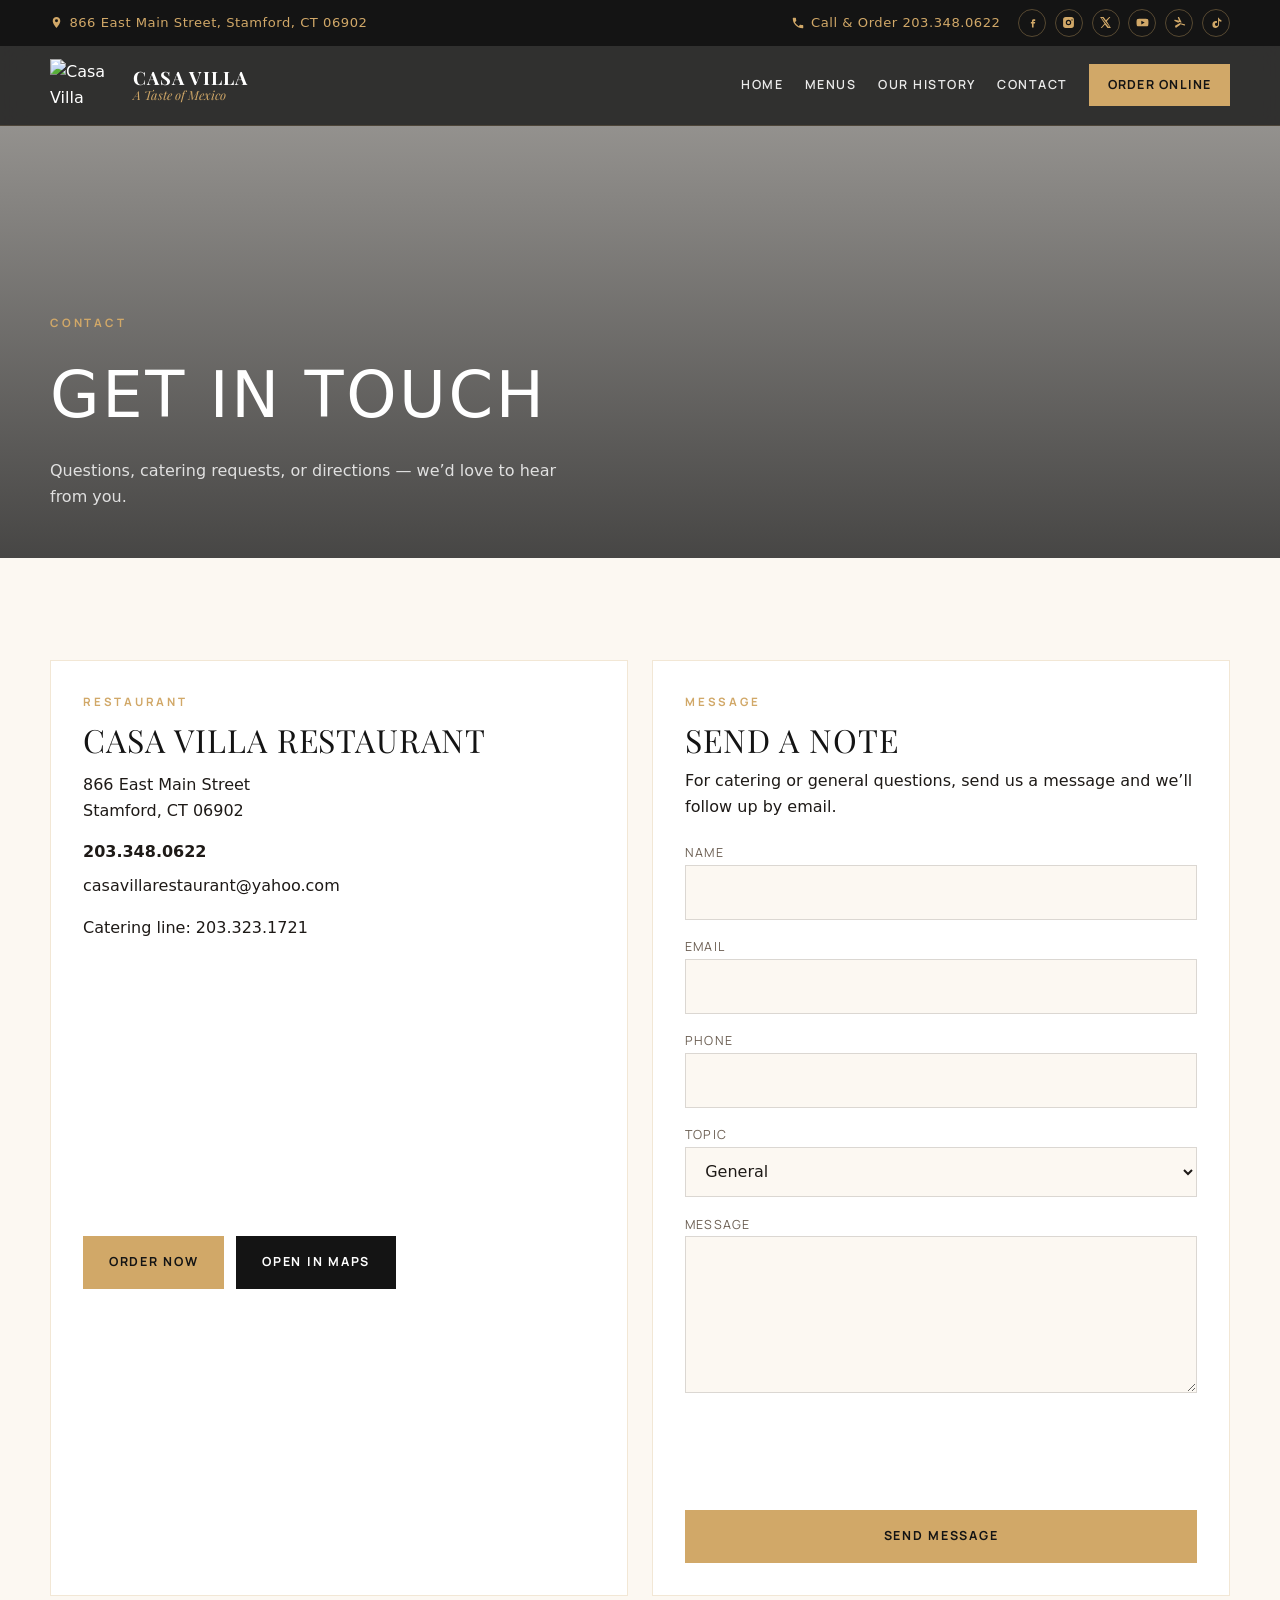
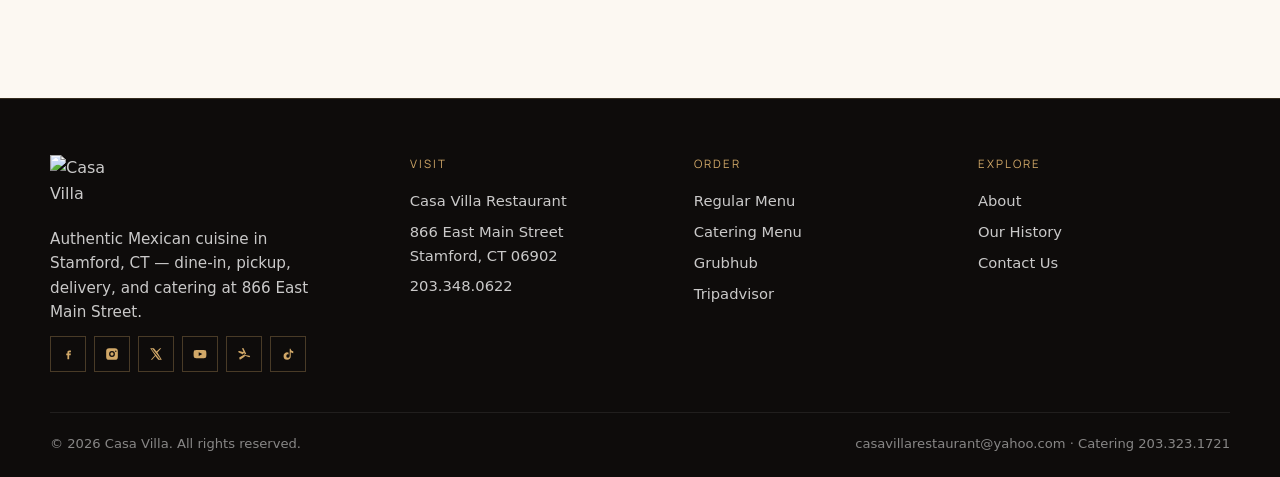
==== commit b11f10f8: "Agent V2 website publish" ====
--- a/contact.html
+++ b/contact.html
@@ -1,105 +1,177 @@
 <!DOCTYPE html>
+
 <html lang="en">
 <head>
-<meta charset="utf-8">
-<meta name="viewport" content="width=device-width, initial-scale=1">
-<meta name="theme-color" content="#d1a868">
+<meta charset="utf-8"/>
+<meta content="width=device-width, initial-scale=1" name="viewport"/>
+<meta content="#d1a868" name="theme-color"/>
 <title>Contact Casa Villa Restaurant | Stamford CT Mexican Food</title>
-<meta name="description" content="Contact Casa Villa Restaurant at 866 East Main Street, Stamford, CT. Call 203.348.0622 for orders or 203.323.1721 for catering.">
-<meta name="keywords" content="Casa Villa contact, Mexican restaurant Stamford phone, catering Stamford CT, 866 East Main Street">
-<meta name="robots" content="index, follow">
-<meta name="author" content="Casa Villa Restaurant">
-<link rel="canonical" href="https://casavillarestaurant.com/contact-us/">
-<meta property="og:type" content="website">
-<meta property="og:site_name" content="Casa Villa Restaurant">
-<meta property="og:title" content="Contact Casa Villa Restaurant — Stamford CT Mexican Food">
-<meta property="og:description" content="Contact Casa Villa Restaurant at 866 East Main Street, Stamford, CT. Call 203.348.0622 for orders or 203.323.1721 for catering.">
-<meta property="og:url" content="https://casavillarestaurant.com/contact-us/">
-<meta property="og:image" content="https://quseprdus1.blob.core.windows.net/kora-business-images/user-media/8aefb830-b11f-4ebe-94af-53a82750f7f5/de8c94d8-887e-4625-825f-ec262dbc28df/1786097894_7mdkr9.png">
-<meta name="twitter:card" content="summary_large_image">
-<meta name="twitter:title" content="Contact Casa Villa Restaurant — Stamford CT Mexican Food">
-<meta name="twitter:description" content="Contact Casa Villa Restaurant at 866 East Main Street, Stamford, CT. Call 203.348.0622 for orders or 203.323.1721 for catering.">
-<link rel="icon" href="https://quseprdus1.blob.core.windows.net/kora-business-images/user-media/8aefb830-b11f-4ebe-94af-53a82750f7f5/de8c94d8-887e-4625-825f-ec262dbc28df/1786097900_kvp36j.png" type="image/png">
+<meta content="Contact Casa Villa Restaurant at 866 East Main Street, Stamford, CT. Call 203.348.0622 for orders or 203.323.1721 for catering." name="description"/>
+<meta content="Casa Villa contact, Mexican restaurant Stamford phone, catering Stamford CT, 866 East Main Street" name="keywords"/>
+<meta content="noindex, nofollow" name="robots"/>
+<meta content="Casa Villa Restaurant" name="author"/>
+
+<meta content="website" property="og:type"/>
+<meta content="Casa Villa Restaurant" property="og:site_name"/>
+<meta content="Contact Casa Villa Restaurant — Stamford CT Mexican Food" property="og:title"/>
+<meta content="Contact Casa Villa Restaurant at 866 East Main Street, Stamford, CT. Call 203.348.0622 for orders or 203.323.1721 for catering." property="og:description"/>
+
+<meta content="https://quseprdus1.blob.core.windows.net/kora-business-images/user-media/8aefb830-b11f-4ebe-94af-53a82750f7f5/de8c94d8-887e-4625-825f-ec262dbc28df/1786097894_7mdkr9.png" property="og:image"/>
+<meta content="summary_large_image" name="twitter:card"/>
+<meta content="Contact Casa Villa Restaurant — Stamford CT Mexican Food" name="twitter:title"/>
+<meta content="Contact Casa Villa Restaurant at 866 East Main Street, Stamford, CT. Call 203.348.0622 for orders or 203.323.1721 for catering." name="twitter:description"/>
 <!-- KORA_GOOGLE_FONTS_START -->
 <link rel="preconnect" href="https://fonts.googleapis.com">
 <link rel="preconnect" href="https://fonts.gstatic.com" crossorigin>
-<link rel="stylesheet" href="https://fonts.googleapis.com/css2?family=Herr+Von+Muellerhoff&family=Kristi&family=Manrope:wght@400;600;700&family=Playfair+Display:ital,wght@0,500;0,600;0,700;1,400;1,500&family=Roboto:wght@400;500;700&family=Roboto+Slab:wght@400;600&display=swap">
+<link rel="preload" as="style" href="https://fonts.googleapis.com/css2?family=Playfair+Display:wght@400;600;700&amp;family=Manrope:wght@400;600;700&amp;display=swap" onload="this.onload=null;this.rel='stylesheet'">
+<noscript><link rel="stylesheet" href="https://fonts.googleapis.com/css2?family=Playfair+Display:wght@400;600;700&amp;family=Manrope:wght@400;600;700&amp;display=swap"></noscript>
 <!-- KORA_GOOGLE_FONTS_END -->
-<link href="assets/styles.css" rel="stylesheet">
-<link href="assets/site.css" rel="stylesheet"/>
-
+<link href="assets/styles.css" rel="stylesheet"/>
+<link href="assets/site.css" rel="stylesheet">
+</link><!-- KORA_FAVICON_START -->
+<link href="https://quseprdus1.blob.core.windows.net/kora-business-images/user-media/8aefb830-b11f-4ebe-94af-53a82750f7f5/de8c94d8-887e-4625-825f-ec262dbc28df/1786097900_kvp36j.png" rel="icon" type="image/png"/>
+<link href="https://quseprdus1.blob.core.windows.net/kora-business-images/user-media/8aefb830-b11f-4ebe-94af-53a82750f7f5/de8c94d8-887e-4625-825f-ec262dbc28df/1786097900_kvp36j.png" rel="apple-touch-icon"/>
+<!-- KORA_FAVICON_END -->
 </head>
-
 <body data-page="contact">
 <a class="sr-only" href="#main">Skip to content</a>
-<div class="topbar" data-topbar></div>
-<header class="site-header" data-header></header>
-<div class="mobile-nav" data-mobile-nav></div>
+<div class="topbar" data-topbar=""></div>
+<header class="site-header" data-header=""></header>
+<div class="mobile-nav" data-mobile-nav=""></div>
 <main id="main">
-  <section class="page-hero" style="background-image:url('https://quseprdus1.blob.core.windows.net/kora-business-images/user-media/8aefb830-b11f-4ebe-94af-53a82750f7f5/de8c94d8-887e-4625-825f-ec262dbc28df/1786097650_ay3k1s.jpg')">
-    <div class="container">
-      <p class="eyebrow">Contact</p>
-      <h1 style="font-family:var(--font-display);font-size:clamp(2.4rem,6vw,4rem);text-transform:uppercase;letter-spacing:.04em">Get in touch</h1>
-      <p style="max-width:34rem;margin-top:.75rem;color:rgba(255,255,255,.82)">Questions, catering requests, or directions — we’d love to hear from you.</p>
-    </div>
-  </section>
-  <section class="section">
-    <div class="container contact-grid">
-      <div class="contact-card reveal">
-        <p class="eyebrow">Restaurant</p>
-        <h2 style="font-size:2rem">Casa Villa Restaurant</h2>
-        <p style="margin:1rem 0;color:var(--color-muted)">866 East Main Street<br>Stamford, CT 06902</p>
-        <p><a class="inline" href="tel:2033480622" style="color:var(--color-accent);font-weight:700">203.348.0622</a></p>
-        <p style="margin-top:.5rem"><a href="mailto:casavillarestaurant@yahoo.com" style="color:var(--color-primary)">casavillarestaurant@yahoo.com</a></p>
-        <p style="margin-top:1rem;color:var(--color-muted)">Catering line: <a href="tel:2033231721">203.323.1721</a></p>
-        <iframe class="map-embed" title="Map to Casa Villa Restaurant" loading="lazy" referrerpolicy="no-referrer-when-downgrade"
-          src="https://maps.google.com/maps?q=866%20East%20Main%20Street%20Stamford%20CT%2006902&t=&z=15&ie=UTF8&iwloc=&output=embed"></iframe>
-        <div style="display:flex;flex-wrap:wrap;gap:.75rem;margin-top:1.25rem">
-          <a class="btn btn-primary" data-order-regular href="https://casavilla2.onlineordersnow.com/MenuDisplay" target="_blank" rel="noopener noreferrer">Order Now</a>
-          <a class="btn btn-dark" href="https://www.google.com/maps/place/866+E+Main+St,+Stamford,+CT+06902/@41.0558127,-73.5276479,17z" target="_blank" rel="noopener noreferrer">Open in Maps</a>
-        </div>
-      </div>
-      <div class="contact-form-wrap reveal reveal-delay-1">
-        <p class="eyebrow">Message</p>
-        <h2 style="font-size:2rem">Send a note</h2>
-        <p style="margin:0.75rem 0 1.25rem;color:var(--color-muted)">For catering or general questions, send us a message and we’ll follow up by email.</p>
-        <form class="contact-form" data-contact-form id="contact-form" novalidate>
-          <div>
-            <label for="name">Name</label>
-            <input id="name" name="name" type="text" autocomplete="name" required>
-          </div>
-          <div>
-            <label for="email">Email</label>
-            <input id="email" name="email" type="email" autocomplete="email" required>
-          </div>
-          <div>
-            <label for="phone">Phone</label>
-            <input id="phone" name="phone" type="tel" autocomplete="tel">
-          </div>
-          <div>
-            <label for="topic">Topic</label>
-            <select id="topic" name="topic">
-              <option>General</option>
-              <option>Catering</option>
-              <option>Order help</option>
-              <option>Feedback</option>
-            </select>
-          </div>
-          <div>
-            <label for="message">Message</label>
-            <textarea id="message" name="message" rows="5" required></textarea>
-          </div>
-          <div class="g-recaptcha"></div>
-          <button class="btn btn-primary" type="submit">Send Message</button>
-          <p class="form-status" data-form-status role="status" aria-live="polite"></p>
-        </form>
-      </div>
-    </div>
-  </section>
+<section class="page-hero" style="background-image:url('https://quseprdus1.blob.core.windows.net/kora-business-images/user-media/8aefb830-b11f-4ebe-94af-53a82750f7f5/de8c94d8-887e-4625-825f-ec262dbc28df/1786097650_ay3k1s.jpg')">
+<div class="container">
+<p class="eyebrow">Contact</p>
+<h1 style="font-family:var(--font-display);font-size:clamp(2.4rem,6vw,4rem);text-transform:uppercase;letter-spacing:.04em">Get in touch</h1>
+<p style="max-width:34rem;margin-top:.75rem;color:rgba(255,255,255,.82)">Questions, catering requests, or directions — we’d love to hear from you.</p>
+</div>
+</section>
+<section class="section">
+<div class="container contact-grid">
+<div class="contact-card reveal">
+<p class="eyebrow">Restaurant</p>
+<h2 style="font-size:2rem">Casa Villa Restaurant</h2>
+<p style="margin:1rem 0;color:var(--color-muted)">866 East Main Street<br/>Stamford, CT 06902</p>
+<p><a class="inline" href="tel:2033480622" style="color:var(--color-accent);font-weight:700">203.348.0622</a></p>
+<p style="margin-top:.5rem"><a href="mailto:casavillarestaurant@yahoo.com" style="color:var(--color-primary)">casavillarestaurant@yahoo.com</a></p>
+<p style="margin-top:1rem;color:var(--color-muted)">Catering line: <a href="tel:2033231721">203.323.1721</a></p>
+<iframe class="map-embed" loading="lazy" referrerpolicy="no-referrer-when-downgrade" src="https://maps.google.com/maps?q=866%20East%20Main%20Street%20Stamford%20CT%2006902&amp;t=&amp;z=15&amp;ie=UTF8&amp;iwloc=&amp;output=embed" title="Map to Casa Villa Restaurant"></iframe>
+<div style="display:flex;flex-wrap:wrap;gap:.75rem;margin-top:1.25rem">
+<a class="btn btn-primary" data-order-regular="" href="https://casavilla2.onlineordersnow.com/MenuDisplay" rel="noopener noreferrer" target="_blank">Order Now</a>
+<a class="btn btn-dark" href="https://www.google.com/maps/place/866+E+Main+St,+Stamford,+CT+06902/@41.0558127,-73.5276479,17z" rel="noopener noreferrer" target="_blank">Open in Maps</a>
+</div>
+</div>
+<div class="contact-form-wrap reveal reveal-delay-1">
+<p class="eyebrow">Message</p>
+<h2 style="font-size:2rem">Send a note</h2>
+<p style="margin:0.75rem 0 1.25rem;color:var(--color-muted)">For catering or general questions, send us a message and we’ll follow up by email.</p>
+<form class="contact-form" data-contact-form="" id="contact-form" novalidate="">
+<div>
+<label for="name">Name</label>
+<input autocomplete="name" id="name" name="name" required="" type="text"/>
+</div>
+<div>
+<label for="email">Email</label>
+<input autocomplete="email" id="email" name="email" required="" type="email"/>
+</div>
+<div>
+<label for="phone">Phone</label>
+<input autocomplete="tel" id="phone" name="phone" type="tel"/>
+</div>
+<div>
+<label for="topic">Topic</label>
+<select id="topic" name="topic">
+<option>General</option>
+<option>Catering</option>
+<option>Order help</option>
+<option>Feedback</option>
+</select>
+</div>
+<div>
+<label for="message">Message</label>
+<textarea id="message" name="message" required="" rows="5"></textarea>
+</div>
+<div class="g-recaptcha"></div>
+<button class="btn btn-primary" type="submit">Send Message</button>
+<p aria-live="polite" class="form-status" data-form-status="" role="status"></p>
+</form>
+</div>
+</div>
+</section>
 </main>
-<footer class="site-footer" data-footer></footer>
+<footer class="site-footer" data-footer=""></footer>
+<script defer="" src="js/includes.js"></script>
+<script defer="" src="js/main.js"></script>
+<!-- KORA_BRANDING_FOOTER_SCRIPT_START -->
+<script>
+(function () {
+  var koraUrl = "https://askkora.ai";
+  var muted = "#64748b";
+  var blue = "#1E88E5";
+  var purple = "#7B1FA2";
+  var startMarker = 'KORA_' + 'BRANDING_FOOTER_START';
+  var endMarker = 'KORA_' + 'BRANDING_FOOTER_END';
+  var selector = '[data-kora-branding-footer="true"], .kora-powered-by';
 
-<script src="js/includes.js" defer></script>
-<script src="js/main.js" defer></script>
+  function removeExisting() {
+    document.querySelectorAll(selector).forEach(function (node) {
+      if (node && node.parentNode) node.parentNode.removeChild(node);
+    });
+    var walker = document.createTreeWalker(document.documentElement, NodeFilter.SHOW_COMMENT);
+    var comments = [];
+    while (walker.nextNode()) {
+      if (walker.currentNode.nodeValue.indexOf(startMarker) !== -1 || walker.currentNode.nodeValue.indexOf(endMarker) !== -1) {
+        comments.push(walker.currentNode);
+      }
+    }
+    comments.forEach(function (node) {
+      if (node && node.parentNode) node.parentNode.removeChild(node);
+    });
+  }
+
+  function buildBranding() {
+    var wrapper = document.createElement('div');
+    wrapper.className = 'kora-powered-by';
+    wrapper.setAttribute('data-kora-branding-footer', 'true');
+    wrapper.style.cssText = 'display:flex;justify-content:flex-end;align-items:center;gap:0.35rem;padding:0.75rem 1rem;font-size:0.75rem;';
+    wrapper.innerHTML = '<span style="color:' + muted + '">Powered by</span>' +
+      '<a href="' + koraUrl + '" target="_blank" rel="noopener noreferrer" style="text-decoration:none;font-weight:600;background:linear-gradient(135deg,' + blue + ',' + purple + ');-webkit-background-clip:text;background-clip:text;-webkit-text-fill-color:transparent">Kora</a>';
+    return wrapper;
+  }
+
+  function targetFooter(allowFallback) {
+    var footer = document.querySelector('footer');
+    if (footer) return footer;
+    if (!allowFallback) return null;
+    return document.getElementById('site-footer') || document.body;
+  }
+
+  function placeBranding(allowFallback) {
+    var target = targetFooter(allowFallback);
+    if (!target) return false;
+    removeExisting();
+    target.appendChild(document.createComment(' ' + startMarker + ' '));
+    target.appendChild(buildBranding());
+    target.appendChild(document.createComment(' ' + endMarker + ' '));
+    return target.tagName && target.tagName.toLowerCase() === 'footer';
+  }
+
+  function start() {
+    if (placeBranding(false)) return;
+    var observer = new MutationObserver(function () {
+      if (placeBranding(false)) observer.disconnect();
+    });
+    observer.observe(document.documentElement, { childList: true, subtree: true });
+    window.setTimeout(function () { observer.disconnect(); placeBranding(true); }, 3000);
+  }
+
+  if (document.readyState === 'loading') {
+    document.addEventListener('DOMContentLoaded', start);
+  } else {
+    start();
+  }
+}());
+</script>
+<!-- KORA_BRANDING_FOOTER_SCRIPT_END -->
 </body>
 </html>
--- a/assets/styles.css
+++ b/assets/styles.css
@@ -1,250 +1,2 @@
-/*! tailwindcss v4.3.3 | MIT License | https://tailwindcss.com */
-@layer theme, base, components, utilities;
-@layer theme {
-  :root, :host {
-    --font-sans: -apple-system, BlinkMacSystemFont, "Segoe UI", Roboto, "Helvetica Neue",
-      "Noto Sans", Arial, sans-serif, "Apple Color Emoji", "Segoe UI Emoji",
-      "Segoe UI Symbol", "Noto Color Emoji";
-    --font-serif: ui-serif, Georgia, Cambria, "Times New Roman", Times, serif;
-    --font-mono: ui-monospace, SFMono-Regular, Menlo, Monaco, Consolas, "Liberation Mono",
-      "Courier New", monospace;
-    --default-font-family: var(--font-sans);
-    --default-mono-font-family: var(--font-mono);
-    --color-brand-primary: #d1a868;
-    --color-brand-secondary: #fcf8f2;
-    --color-brand-accent: #c21f1f;
-    --color-brand-dark: #141414;
-    --color-brand-ink: #1e1a17;
-    --color-brand-muted: #6b5e52;
-    --color-brand-border: rgba(209, 168, 104, 0.28);
-    --font-brand: "Playfair Display", Georgia, serif;
-    --font-heading: "Playfair Display", Georgia, serif;
-    --font-body: "Roboto", system-ui, sans-serif;
-    --font-nav: "Manrope", system-ui, sans-serif;
-  }
-}
-@layer base {
-  *, ::after, ::before, ::backdrop, ::file-selector-button {
-    box-sizing: border-box;
-    margin: 0;
-    padding: 0;
-    border: 0 solid;
-  }
-  html, :host {
-    line-height: 1.5;
-    -webkit-text-size-adjust: 100%;
-    tab-size: 4;
-    font-family: var(--default-font-family, -apple-system, BlinkMacSystemFont, "Segoe UI", Roboto, "Helvetica Neue", "Noto Sans", Arial, sans-serif, "Apple Color Emoji", "Segoe UI Emoji", "Segoe UI Symbol", "Noto Color Emoji");
-    font-feature-settings: var(--default-font-feature-settings, normal);
-    font-variation-settings: var(--default-font-variation-settings, normal);
-    -webkit-tap-highlight-color: transparent;
-  }
-  hr {
-    height: 0;
-    color: inherit;
-    border-top-width: 1px;
-  }
-  abbr:where([title]) {
-    -webkit-text-decoration: underline dotted;
-    text-decoration: underline dotted;
-  }
-  h1, h2, h3, h4, h5, h6 {
-    font-size: inherit;
-    font-weight: inherit;
-  }
-  a {
-    color: inherit;
-    -webkit-text-decoration: inherit;
-    text-decoration: inherit;
-  }
-  b, strong {
-    font-weight: bolder;
-  }
-  code, kbd, samp, pre {
-    font-family: var(--default-mono-font-family, ui-monospace, SFMono-Regular, Menlo, Monaco, Consolas, "Liberation Mono", "Courier New", monospace);
-    font-feature-settings: var(--default-mono-font-feature-settings, normal);
-    font-variation-settings: var(--default-mono-font-variation-settings, normal);
-    font-size: 1em;
-  }
-  small {
-    font-size: 80%;
-  }
-  sub, sup {
-    font-size: 75%;
-    line-height: 0;
-    position: relative;
-    vertical-align: baseline;
-  }
-  sub {
-    bottom: -0.25em;
-  }
-  sup {
-    top: -0.5em;
-  }
-  table {
-    text-indent: 0;
-    border-color: inherit;
-    border-collapse: collapse;
-  }
-  :-moz-focusring:where(:not(iframe)) {
-    outline: auto;
-  }
-  progress {
-    vertical-align: baseline;
-  }
-  summary {
-    display: list-item;
-  }
-  ol, ul, menu {
-    list-style: none;
-  }
-  img, svg, video, canvas, audio, iframe, embed, object {
-    display: block;
-    vertical-align: middle;
-  }
-  img, video {
-    max-width: 100%;
-    height: auto;
-  }
-  button, input, select, optgroup, textarea, ::file-selector-button {
-    font: inherit;
-    font-feature-settings: inherit;
-    font-variation-settings: inherit;
-    letter-spacing: inherit;
-    color: inherit;
-    border-radius: 0;
-    background-color: transparent;
-    opacity: 1;
-  }
-  :where(select:is([multiple], [size])) optgroup {
-    font-weight: bolder;
-  }
-  :where(select:is([multiple], [size])) optgroup option {
-    padding-inline-start: 20px;
-  }
-  ::file-selector-button {
-    margin-inline-end: 4px;
-  }
-  ::placeholder {
-    opacity: 1;
-  }
-  @supports (not (-webkit-appearance: -apple-pay-button))  or (contain-intrinsic-size: 1px) {
-    ::placeholder {
-      color: currentcolor;
-      @supports (color: color-mix(in lab, red, red)) {
-        color: color-mix(in oklab, currentcolor 50%, transparent);
-      }
-    }
-  }
-  textarea {
-    resize: vertical;
-  }
-  ::-webkit-search-decoration {
-    -webkit-appearance: none;
-  }
-  ::-webkit-date-and-time-value {
-    min-height: 1lh;
-    text-align: inherit;
-  }
-  ::-webkit-datetime-edit {
-    display: inline-flex;
-  }
-  ::-webkit-datetime-edit-fields-wrapper {
-    padding: 0;
-  }
-  ::-webkit-datetime-edit, ::-webkit-datetime-edit-year-field, ::-webkit-datetime-edit-month-field, ::-webkit-datetime-edit-day-field, ::-webkit-datetime-edit-hour-field, ::-webkit-datetime-edit-minute-field, ::-webkit-datetime-edit-second-field, ::-webkit-datetime-edit-millisecond-field, ::-webkit-datetime-edit-meridiem-field {
-    padding-block: 0;
-  }
-  ::-webkit-calendar-picker-indicator {
-    line-height: 1;
-  }
-  :-moz-ui-invalid {
-    box-shadow: none;
-  }
-  button, input:where([type="button"], [type="reset"], [type="submit"]), ::file-selector-button {
-    appearance: button;
-  }
-  ::-webkit-inner-spin-button, ::-webkit-outer-spin-button {
-    height: auto;
-  }
-  [hidden]:where(:not([hidden="until-found"])) {
-    display: none !important;
-  }
-}
-@layer utilities {
-  .sr-only {
-    position: absolute;
-    width: 1px;
-    height: 1px;
-    padding: 0;
-    margin: -1px;
-    overflow: hidden;
-    clip-path: inset(50%);
-    white-space: nowrap;
-    border-width: 0;
-  }
-  .container {
-    width: 100%;
-    @media (width >= 40rem) {
-      max-width: 40rem;
-    }
-    @media (width >= 48rem) {
-      max-width: 48rem;
-    }
-    @media (width >= 64rem) {
-      max-width: 64rem;
-    }
-    @media (width >= 80rem) {
-      max-width: 80rem;
-    }
-    @media (width >= 96rem) {
-      max-width: 96rem;
-    }
-  }
-  .hidden {
-    display: none;
-  }
-  .inline {
-    display: inline;
-  }
-  .resize {
-    resize: both;
-  }
-}
-@layer base {
-  :root {
-    --header-h: 76px;
-    --site-chrome-h: 120px;
-    --ease: cubic-bezier(0.22, 1, 0.36, 1);
-    --color-brand-primary: #d1a868;
-    --color-brand-primary-dark: #a88650;
-    --color-brand-primary-foreground: #141414;
-    --color-brand-secondary: #fcf8f2;
-    --color-brand-secondary-foreground: #141414;
-    --color-brand-accent: #c21f1f;
-    --color-brand-accent-foreground: #ffffff;
-    --color-brand-dark: #141414;
-    --color-brand-ink: #1e1a17;
-    --color-brand-muted: #6b5e52;
-    --color-brand-soft: #fcf8f2;
-    --color-brand-border: rgba(209, 168, 104, 0.28);
-    --font-brand: "Playfair Display", Georgia, serif;
-    --font-heading: "Playfair Display", Georgia, serif;
-    --font-body: "Roboto", system-ui, sans-serif;
-    --font-nav: "Manrope", system-ui, sans-serif;
-    --font-script: "Herr Von Muellerhoff", "Kristi", cursive;
-  }
-  html {
-    scroll-behavior: smooth;
-  }
-  body {
-    font-family: var(--font-body);
-    color: var(--color-brand-ink);
-    background: var(--color-brand-secondary);
-    line-height: 1.6;
-    -webkit-font-smoothing: antialiased;
-  }
-  h1, h2, h3, h4, h5, h6 {
-    font-family: var(--font-brand);
-  }
-}
+/*! tailwindcss v4.2.1 | MIT License | https://tailwindcss.com */
+@layer properties{@supports (((-webkit-hyphens:none)) and (not (margin-trim:inline))) or ((-moz-orient:inline) and (not (color:rgb(from red r g b)))){*,:before,:after,::backdrop{--tw-rotate-x:initial;--tw-rotate-y:initial;--tw-rotate-z:initial;--tw-skew-x:initial;--tw-skew-y:initial}}}@layer theme{:root,:host{--font-sans:ui-sans-serif, system-ui, sans-serif, "Apple Color Emoji", "Segoe UI Emoji", "Segoe UI Symbol", "Noto Color Emoji";--font-mono:ui-monospace, SFMono-Regular, Menlo, Monaco, Consolas, "Liberation Mono", "Courier New", monospace;--default-font-family:var(--font-sans);--default-mono-font-family:var(--font-mono);--color-brand-primary:#d1a868;--color-brand-secondary:#fcf8f2;--color-brand-accent:#c21f1f;--color-brand-dark:#141414;--color-brand-ink:#1e1a17;--color-brand-muted:#6b5e52;--color-brand-border:#d1a86847;--font-brand:"Playfair Display", Georgia, serif;--font-heading:"Playfair Display", Georgia, serif;--font-body:"Roboto", system-ui, sans-serif;--font-nav:"Manrope", system-ui, sans-serif}}@layer base{*,:after,:before,::backdrop{box-sizing:border-box;border:0 solid;margin:0;padding:0}::file-selector-button{box-sizing:border-box;border:0 solid;margin:0;padding:0}html,:host{-webkit-text-size-adjust:100%;tab-size:4;line-height:1.5;font-family:var(--default-font-family,ui-sans-serif, system-ui, sans-serif, "Apple Color Emoji", "Segoe UI Emoji", "Segoe UI Symbol", "Noto Color Emoji");font-feature-settings:var(--default-font-feature-settings,normal);font-variation-settings:var(--default-font-variation-settings,normal);-webkit-tap-highlight-color:transparent}hr{height:0;color:inherit;border-top-width:1px}abbr:where([title]){-webkit-text-decoration:underline dotted;text-decoration:underline dotted}h1,h2,h3,h4,h5,h6{font-size:inherit;font-weight:inherit}a{color:inherit;-webkit-text-decoration:inherit;-webkit-text-decoration:inherit;-webkit-text-decoration:inherit;text-decoration:inherit}b,strong{font-weight:bolder}code,kbd,samp,pre{font-family:var(--default-mono-font-family,ui-monospace, SFMono-Regular, Menlo, Monaco, Consolas, "Liberation Mono", "Courier New", monospace);font-feature-settings:var(--default-mono-font-feature-settings,normal);font-variation-settings:var(--default-mono-font-variation-settings,normal);font-size:1em}small{font-size:80%}sub,sup{vertical-align:baseline;font-size:75%;line-height:0;position:relative}sub{bottom:-.25em}sup{top:-.5em}table{text-indent:0;border-color:inherit;border-collapse:collapse}:-moz-focusring{outline:auto}progress{vertical-align:baseline}summary{display:list-item}ol,ul,menu{list-style:none}img,svg,video,canvas,audio,iframe,embed,object{vertical-align:middle;display:block}img,video{max-width:100%;height:auto}button,input,select,optgroup,textarea{font:inherit;font-feature-settings:inherit;font-variation-settings:inherit;letter-spacing:inherit;color:inherit;opacity:1;background-color:#0000;border-radius:0}::file-selector-button{font:inherit;font-feature-settings:inherit;font-variation-settings:inherit;letter-spacing:inherit;color:inherit;opacity:1;background-color:#0000;border-radius:0}:where(select:is([multiple],[size])) optgroup{font-weight:bolder}:where(select:is([multiple],[size])) optgroup option{padding-inline-start:20px}::file-selector-button{margin-inline-end:4px}::placeholder{opacity:1}@supports (not ((-webkit-appearance:-apple-pay-button))) or (contain-intrinsic-size:1px){::placeholder{color:currentColor}@supports (color:color-mix(in lab, red, red)){::placeholder{color:color-mix(in oklab, currentcolor 50%, transparent)}}}textarea{resize:vertical}::-webkit-search-decoration{-webkit-appearance:none}::-webkit-date-and-time-value{min-height:1lh;text-align:inherit}::-webkit-datetime-edit{display:inline-flex}::-webkit-datetime-edit-fields-wrapper{padding:0}::-webkit-datetime-edit{padding-block:0}::-webkit-datetime-edit-year-field{padding-block:0}::-webkit-datetime-edit-month-field{padding-block:0}::-webkit-datetime-edit-day-field{padding-block:0}::-webkit-datetime-edit-hour-field{padding-block:0}::-webkit-datetime-edit-minute-field{padding-block:0}::-webkit-datetime-edit-second-field{padding-block:0}::-webkit-datetime-edit-millisecond-field{padding-block:0}::-webkit-datetime-edit-meridiem-field{padding-block:0}::-webkit-calendar-picker-indicator{line-height:1}:-moz-ui-invalid{box-shadow:none}button,input:where([type=button],[type=reset],[type=submit]){appearance:button}::file-selector-button{appearance:button}::-webkit-inner-spin-button{height:auto}::-webkit-outer-spin-button{height:auto}[hidden]:where(:not([hidden=until-found])){display:none!important}:root{--header-h:76px;--site-chrome-h:120px;--ease:cubic-bezier(.22, 1, .36, 1);--color-brand-primary:#d1a868;--color-brand-primary-dark:#a88650;--color-brand-primary-foreground:#141414;--color-brand-secondary:#fcf8f2;--color-brand-secondary-foreground:#141414;--color-brand-accent:#c21f1f;--color-brand-accent-foreground:#fff;--color-brand-dark:#141414;--color-brand-ink:#1e1a17;--color-brand-muted:#6b5e52;--color-brand-soft:#fcf8f2;--color-brand-border:#d1a86847;--font-brand:"Playfair Display", Georgia, serif;--font-heading:"Playfair Display", Georgia, serif;--font-body:"Roboto", system-ui, sans-serif;--font-nav:"Manrope", system-ui, sans-serif;--font-script:"Herr Von Muellerhoff", "Kristi", cursive}html{scroll-behavior:smooth}body{font-family:var(--font-body);color:var(--color-brand-ink);background:var(--color-brand-secondary);-webkit-font-smoothing:antialiased;line-height:1.6}h1,h2,h3,h4,h5,h6{font-family:var(--font-brand)}}@layer components;@layer utilities{.sr-only{clip-path:inset(50%);white-space:nowrap;border-width:0;width:1px;height:1px;margin:-1px;padding:0;position:absolute;overflow:hidden}.container{width:100%}@media (min-width:40rem){.container{max-width:40rem}}@media (min-width:48rem){.container{max-width:48rem}}@media (min-width:64rem){.container{max-width:64rem}}@media (min-width:80rem){.container{max-width:80rem}}@media (min-width:96rem){.container{max-width:96rem}}.hidden{display:none}.inline{display:inline}.transform{transform:var(--tw-rotate-x,) var(--tw-rotate-y,) var(--tw-rotate-z,) var(--tw-skew-x,) var(--tw-skew-y,)}.resize{resize:both}}@property --tw-rotate-x{syntax:"*";inherits:false}@property --tw-rotate-y{syntax:"*";inherits:false}@property --tw-rotate-z{syntax:"*";inherits:false}@property --tw-skew-x{syntax:"*";inherits:false}@property --tw-skew-y{syntax:"*";inherits:false}
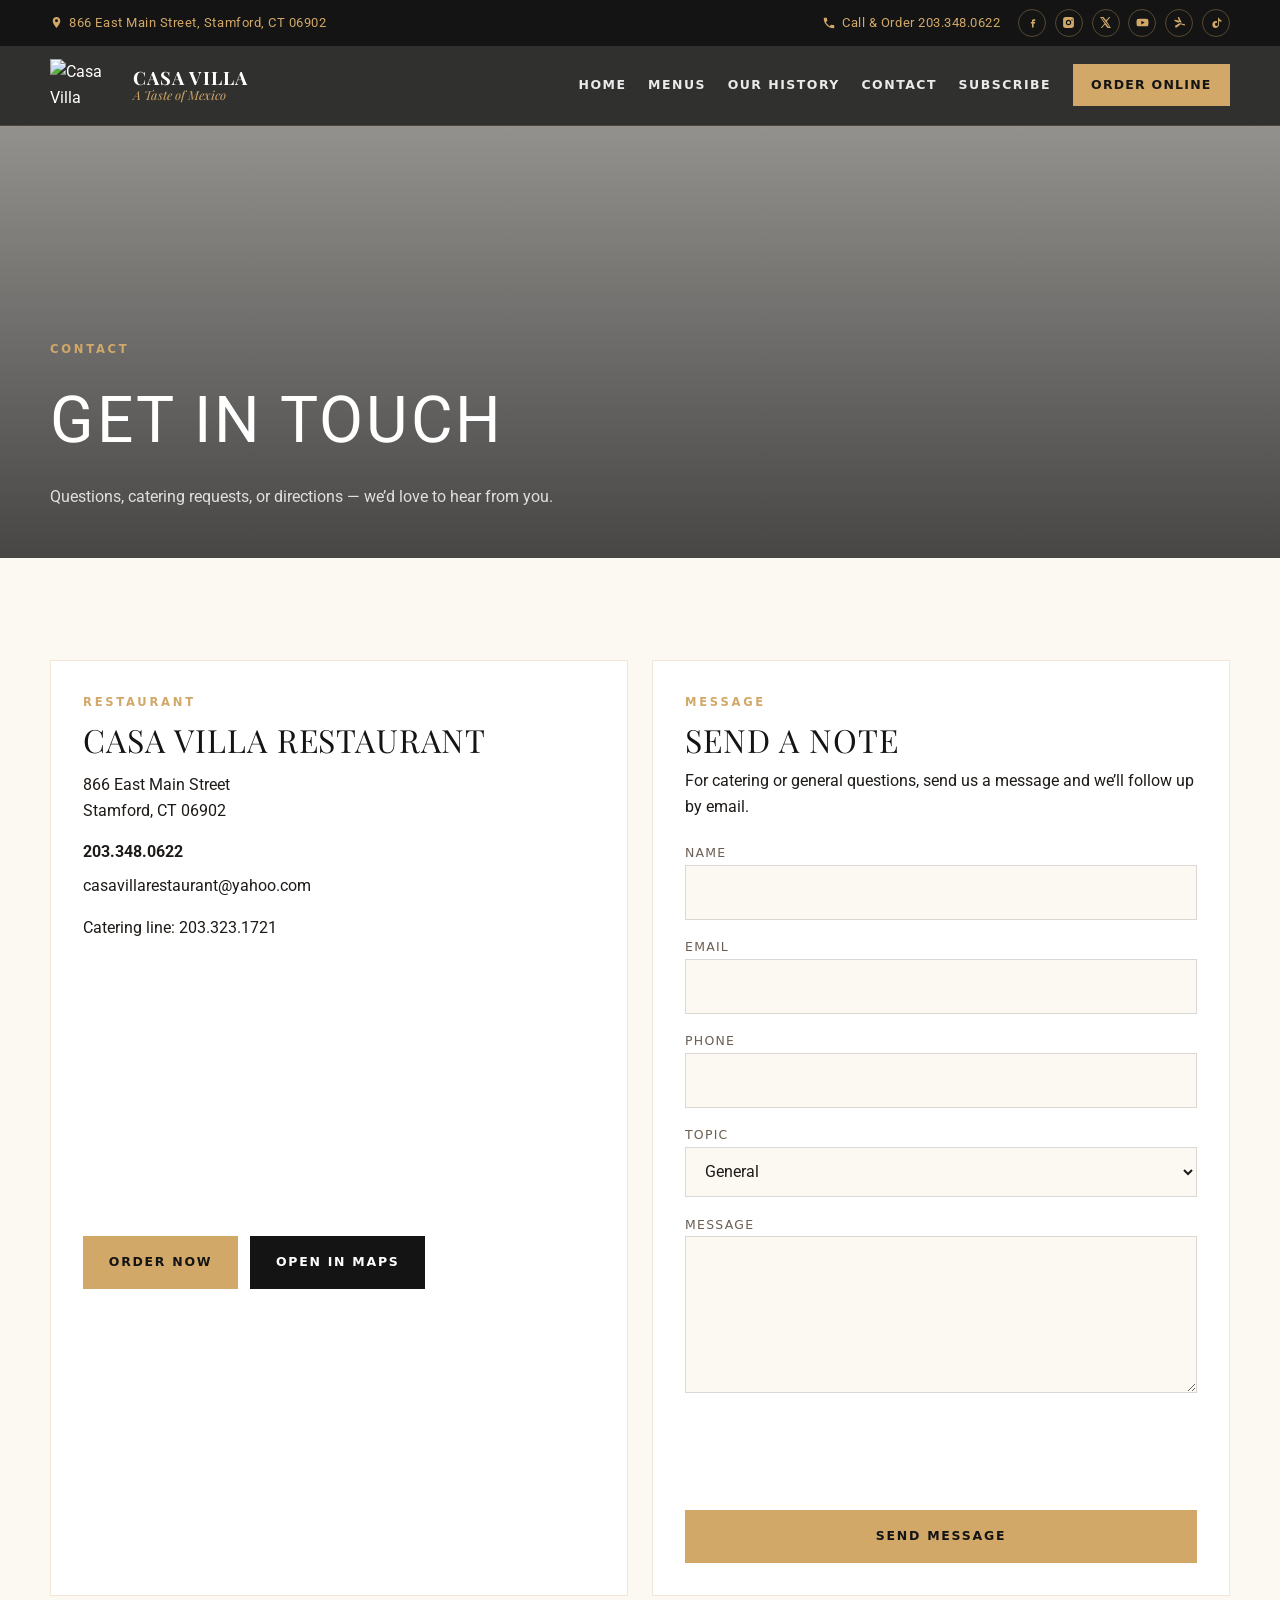
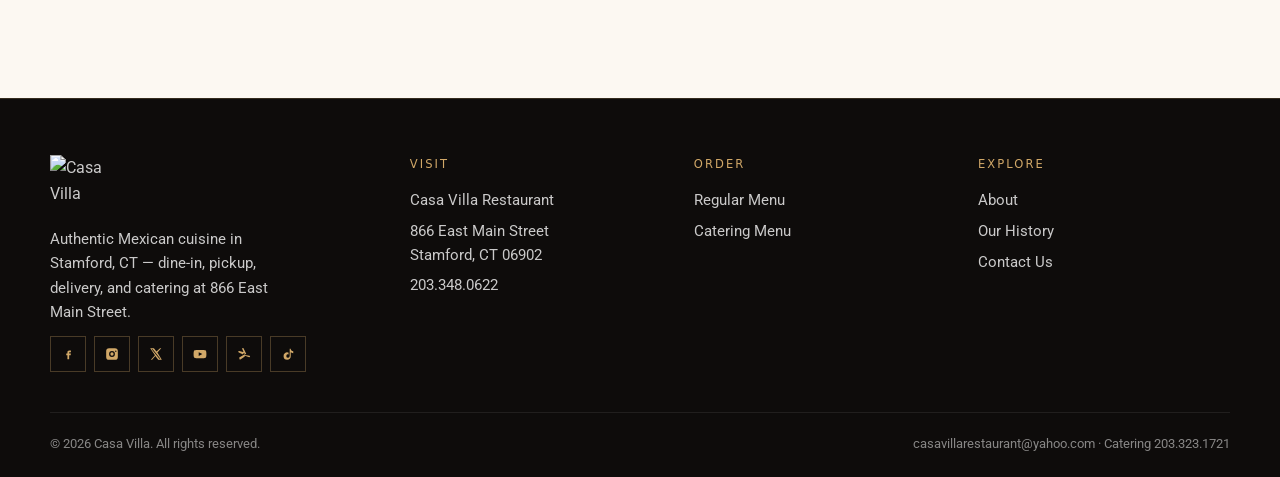
==== commit 37e2b746: "Agent V2 website publish" ====
--- a/contact.html
+++ b/contact.html
@@ -10,12 +10,10 @@
 <meta content="Casa Villa contact, Mexican restaurant Stamford phone, catering Stamford CT, 866 East Main Street" name="keywords"/>
 <meta content="noindex, nofollow" name="robots"/>
 <meta content="Casa Villa Restaurant" name="author"/>
-
 <meta content="website" property="og:type"/>
 <meta content="Casa Villa Restaurant" property="og:site_name"/>
 <meta content="Contact Casa Villa Restaurant — Stamford CT Mexican Food" property="og:title"/>
 <meta content="Contact Casa Villa Restaurant at 866 East Main Street, Stamford, CT. Call 203.348.0622 for orders or 203.323.1721 for catering." property="og:description"/>
-
 <meta content="https://quseprdus1.blob.core.windows.net/kora-business-images/user-media/8aefb830-b11f-4ebe-94af-53a82750f7f5/de8c94d8-887e-4625-825f-ec262dbc28df/1786097894_7mdkr9.png" property="og:image"/>
 <meta content="summary_large_image" name="twitter:card"/>
 <meta content="Contact Casa Villa Restaurant — Stamford CT Mexican Food" name="twitter:title"/>
@@ -23,12 +21,13 @@
 <!-- KORA_GOOGLE_FONTS_START -->
 <link rel="preconnect" href="https://fonts.googleapis.com">
 <link rel="preconnect" href="https://fonts.gstatic.com" crossorigin>
-<link rel="preload" as="style" href="https://fonts.googleapis.com/css2?family=Playfair+Display:wght@400;600;700&amp;family=Manrope:wght@400;600;700&amp;display=swap" onload="this.onload=null;this.rel='stylesheet'">
-<noscript><link rel="stylesheet" href="https://fonts.googleapis.com/css2?family=Playfair+Display:wght@400;600;700&amp;family=Manrope:wght@400;600;700&amp;display=swap"></noscript>
+<link rel="preload" as="style" href="https://fonts.googleapis.com/css2?family=Playfair+Display:wght@400;600;700&amp;family=Roboto:wght@400;600;700&amp;display=swap" onload="this.onload=null;this.rel='stylesheet'">
+<noscript><link rel="stylesheet" href="https://fonts.googleapis.com/css2?family=Playfair+Display:wght@400;600;700&amp;family=Roboto:wght@400;600;700&amp;display=swap"></noscript>
 <!-- KORA_GOOGLE_FONTS_END -->
 <link href="assets/styles.css" rel="stylesheet"/>
 <link href="assets/site.css" rel="stylesheet">
-</link><!-- KORA_FAVICON_START -->
+
+</link></link><!-- KORA_FAVICON_START -->
 <link href="https://quseprdus1.blob.core.windows.net/kora-business-images/user-media/8aefb830-b11f-4ebe-94af-53a82750f7f5/de8c94d8-887e-4625-825f-ec262dbc28df/1786097900_kvp36j.png" rel="icon" type="image/png"/>
 <link href="https://quseprdus1.blob.core.windows.net/kora-business-images/user-media/8aefb830-b11f-4ebe-94af-53a82750f7f5/de8c94d8-887e-4625-825f-ec262dbc28df/1786097900_kvp36j.png" rel="apple-touch-icon"/>
 <!-- KORA_FAVICON_END -->
@@ -106,7 +105,8 @@
 <script>
 (function () {
   var koraUrl = "https://askkora.ai";
-  var muted = "#64748b";
+  var muted = "#475569";
+  var mutedBg = "#f1f5f9";
   var blue = "#1E88E5";
   var purple = "#7B1FA2";
   var startMarker = 'KORA_' + 'BRANDING_FOOTER_START';
@@ -134,8 +134,8 @@
     wrapper.className = 'kora-powered-by';
     wrapper.setAttribute('data-kora-branding-footer', 'true');
     wrapper.style.cssText = 'display:flex;justify-content:flex-end;align-items:center;gap:0.35rem;padding:0.75rem 1rem;font-size:0.75rem;';
-    wrapper.innerHTML = '<span style="color:' + muted + '">Powered by</span>' +
-      '<a href="' + koraUrl + '" target="_blank" rel="noopener noreferrer" style="text-decoration:none;font-weight:600;background:linear-gradient(135deg,' + blue + ',' + purple + ');-webkit-background-clip:text;background-clip:text;-webkit-text-fill-color:transparent">Kora</a>';
+    wrapper.innerHTML = '<span style="color:' + muted + ';background:' + mutedBg + ';padding:0.15rem 0.55rem;border-radius:9999px;">Powered by</span>' +
+      '<a href="' + koraUrl + '" target="_blank" rel="nofollow noopener noreferrer" style="text-decoration:none;font-weight:600;background:linear-gradient(135deg,' + blue + ',' + purple + ');-webkit-background-clip:text;background-clip:text;-webkit-text-fill-color:transparent">Kora</a>';
     return wrapper;
   }
 
--- a/assets/site.css
+++ b/assets/site.css
@@ -1150,7 +1150,7 @@
   place-items: end start;
   color: #fff;
   padding: 5rem 0 3rem;
-  background: center/cover no-repeat url("https://quseprdus1.blob.core.windows.net/kora-business-images/user-media/8aefb830-b11f-4ebe-94af-53a82750f7f5/de8c94d8-887e-4625-825f-ec262dbc28df/1786097665_rsbskf.jpg");
+  background: center/cover no-repeat url("https://quseprdus1.blob.core.windows.net/kora-business-images/user-media/8aefb830-b11f-4ebe-94af-53a82750f7f5/de8c94d8-887e-4625-825f-ec262dbc28df/1786097650_ay3k1s.jpg");
 }
 
 .page-hero::before {
@@ -1583,6 +1583,102 @@
   }
 }
 
+/* Newsletter Subscribe */
+.newsletter-band {
+  background: var(--color-brand-dark);
+  padding: 3.5rem 0;
+  text-align: center;
+  color: #fff;
+}
+
+.newsletter-band .eyebrow {
+  color: var(--color-brand-primary);
+}
+
+.newsletter-band h2 {
+  font-family: var(--font-brand);
+  font-size: clamp(1.6rem, 4vw, 2.2rem);
+  text-transform: uppercase;
+  letter-spacing: .04em;
+  margin-top: .5rem;
+  color: #fff;
+}
+
+.newsletter-band .lede {
+  color: rgba(255, 255, 255, .7);
+  max-width: 32rem;
+  margin: .75rem auto 0;
+}
+
+.newsletter-form {
+  display: flex;
+  flex-wrap: wrap;
+  justify-content: center;
+  gap: .75rem;
+  margin-top: 1.5rem;
+  max-width: 540px;
+  margin-left: auto;
+  margin-right: auto;
+}
+
+.newsletter-form input[type="email"],
+.newsletter-form input[type="tel"] {
+  flex: 1 1 200px;
+  padding: .75rem 1rem;
+  border: 1px solid rgba(209, 168, 104, .35);
+  border-radius: var(--radius);
+  background: rgba(255, 255, 255, .08);
+  color: #fff;
+  font-size: .95rem;
+  font-family: var(--font-nav);
+  outline: none;
+  transition: border-color .2s;
+}
+
+.newsletter-form input::placeholder {
+  color: rgba(255, 255, 255, .45);
+}
+
+.newsletter-form input:focus {
+  border-color: var(--color-brand-primary);
+}
+
+.newsletter-consents {
+  width: 100%;
+  display: flex;
+  justify-content: center;
+  gap: 1.5rem;
+  margin-top: .25rem;
+}
+
+.newsletter-consents label {
+  display: flex;
+  align-items: center;
+  gap: .4rem;
+  color: rgba(255, 255, 255, .7);
+  font-size: .85rem;
+  font-family: var(--font-nav);
+  cursor: pointer;
+}
+
+.newsletter-consents input[type="checkbox"] {
+  accent-color: var(--color-brand-primary);
+  width: 16px;
+  height: 16px;
+  cursor: pointer;
+}
+
+.newsletter-form .btn {
+  flex-shrink: 0;
+}
+
+#newsletter-message {
+  width: 100%;
+  font-size: .9rem;
+  font-family: var(--font-nav);
+  min-height: 1.4em;
+}
+
 @media (prefers-reduced-motion: reduce) {
 
   *,
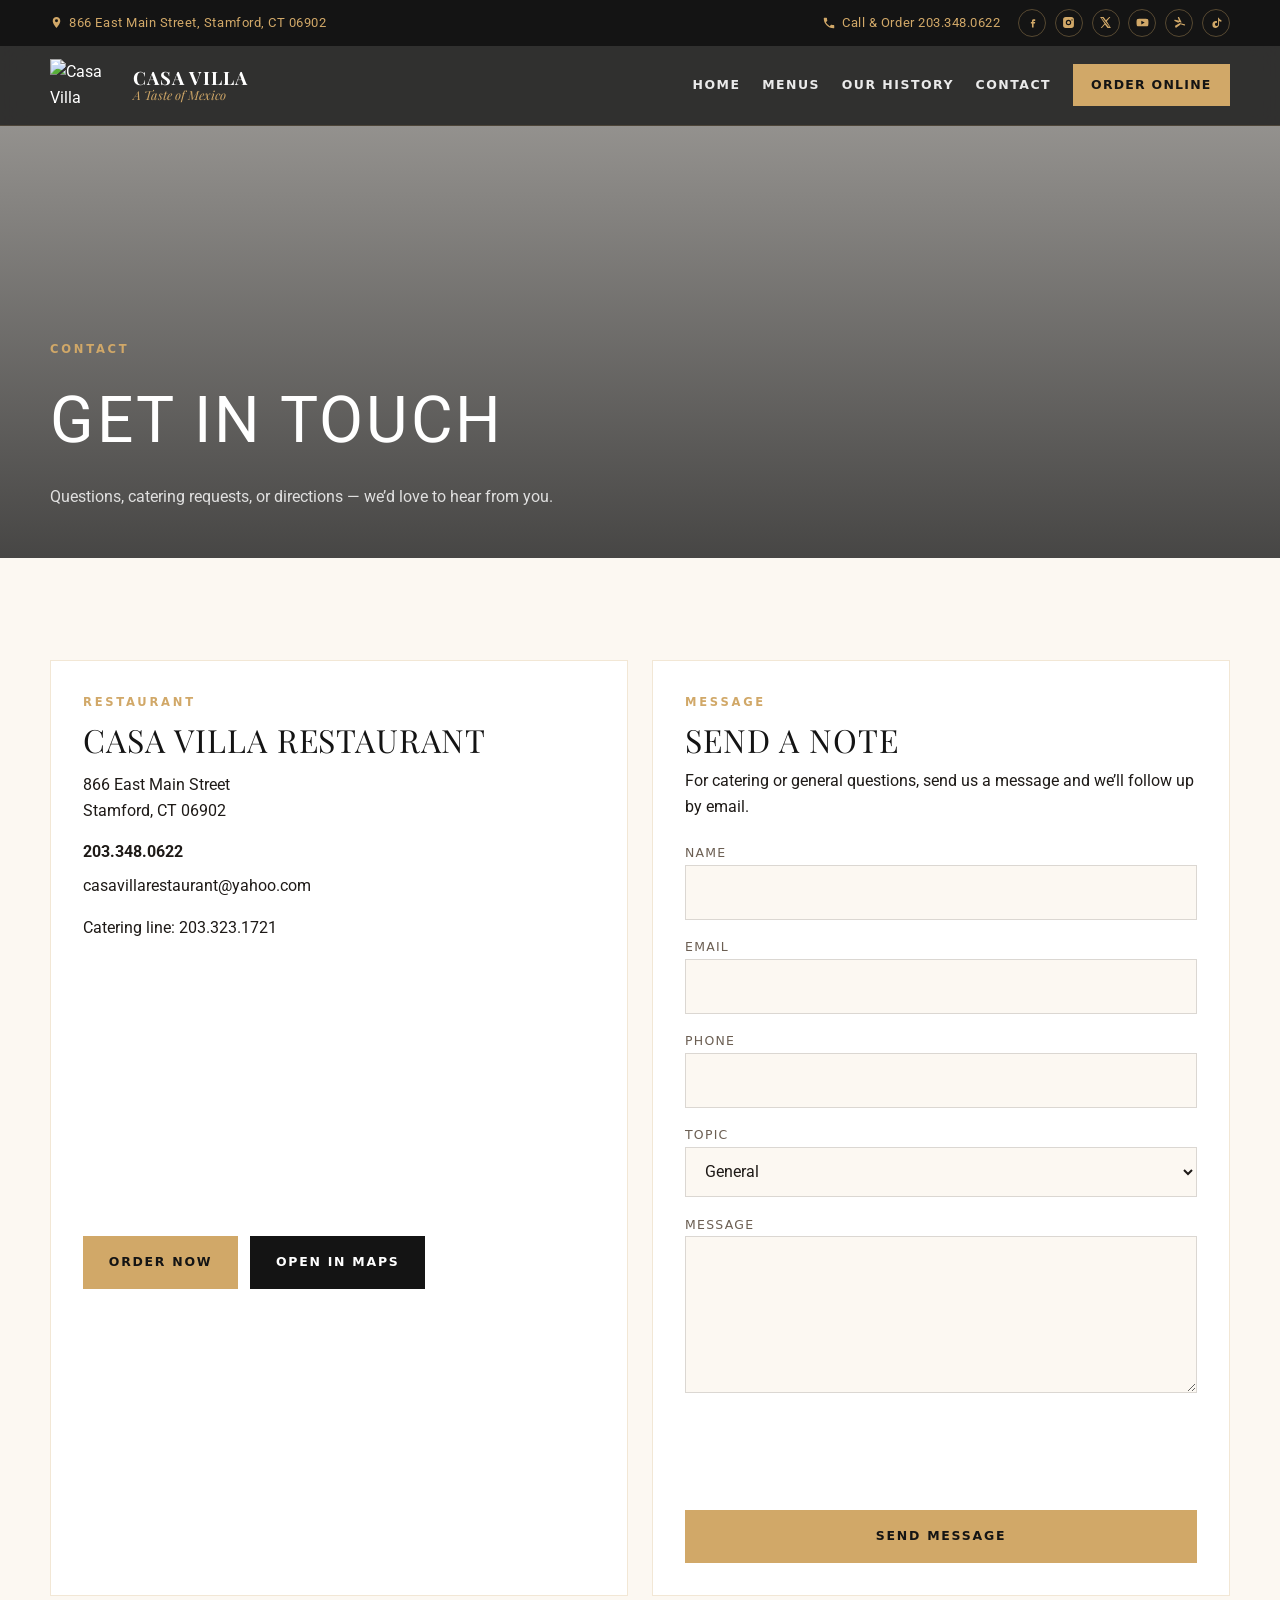
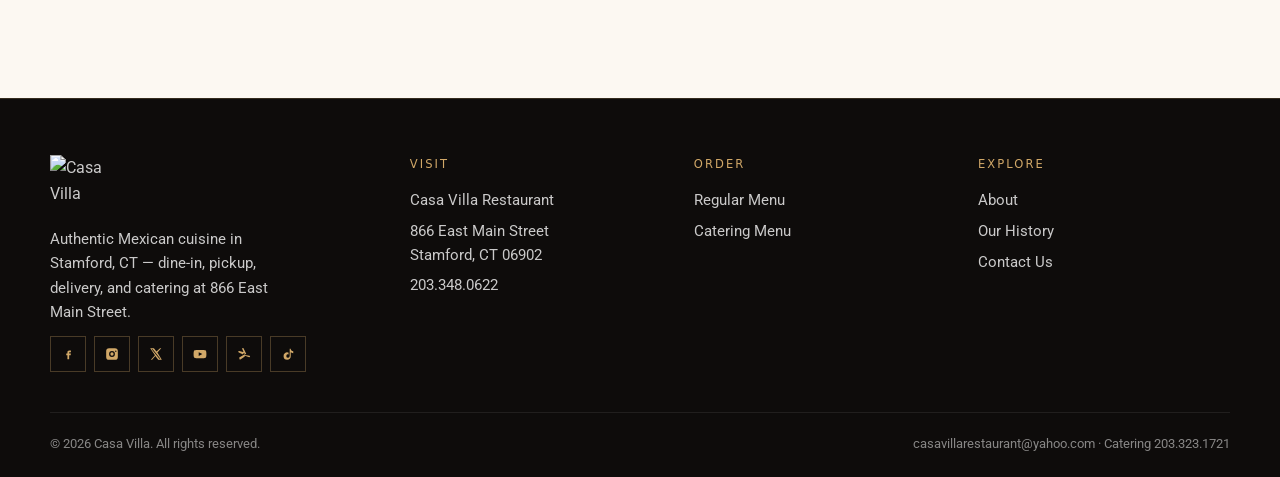
==== commit f781a4e3: "Remove Google Maps and Apple Maps links from footer" ====
--- a/contact.html
+++ b/contact.html
@@ -24,10 +24,10 @@
 <link rel="preload" as="style" href="https://fonts.googleapis.com/css2?family=Playfair+Display:wght@400;600;700&amp;family=Roboto:wght@400;600;700&amp;display=swap" onload="this.onload=null;this.rel='stylesheet'">
 <noscript><link rel="stylesheet" href="https://fonts.googleapis.com/css2?family=Playfair+Display:wght@400;600;700&amp;family=Roboto:wght@400;600;700&amp;display=swap"></noscript>
 <!-- KORA_GOOGLE_FONTS_END -->
-<link href="assets/styles.css" rel="stylesheet"/>
-<link href="assets/site.css" rel="stylesheet">
+<link href="assets/styles.css" rel="stylesheet">
+<link href="assets/site.css" rel="stylesheet"/>
 
-</link></link><!-- KORA_FAVICON_START -->
+</link></link></link><!-- KORA_FAVICON_START -->
 <link href="https://quseprdus1.blob.core.windows.net/kora-business-images/user-media/8aefb830-b11f-4ebe-94af-53a82750f7f5/de8c94d8-887e-4625-825f-ec262dbc28df/1786097900_kvp36j.png" rel="icon" type="image/png"/>
 <link href="https://quseprdus1.blob.core.windows.net/kora-business-images/user-media/8aefb830-b11f-4ebe-94af-53a82750f7f5/de8c94d8-887e-4625-825f-ec262dbc28df/1786097900_kvp36j.png" rel="apple-touch-icon"/>
 <!-- KORA_FAVICON_END -->
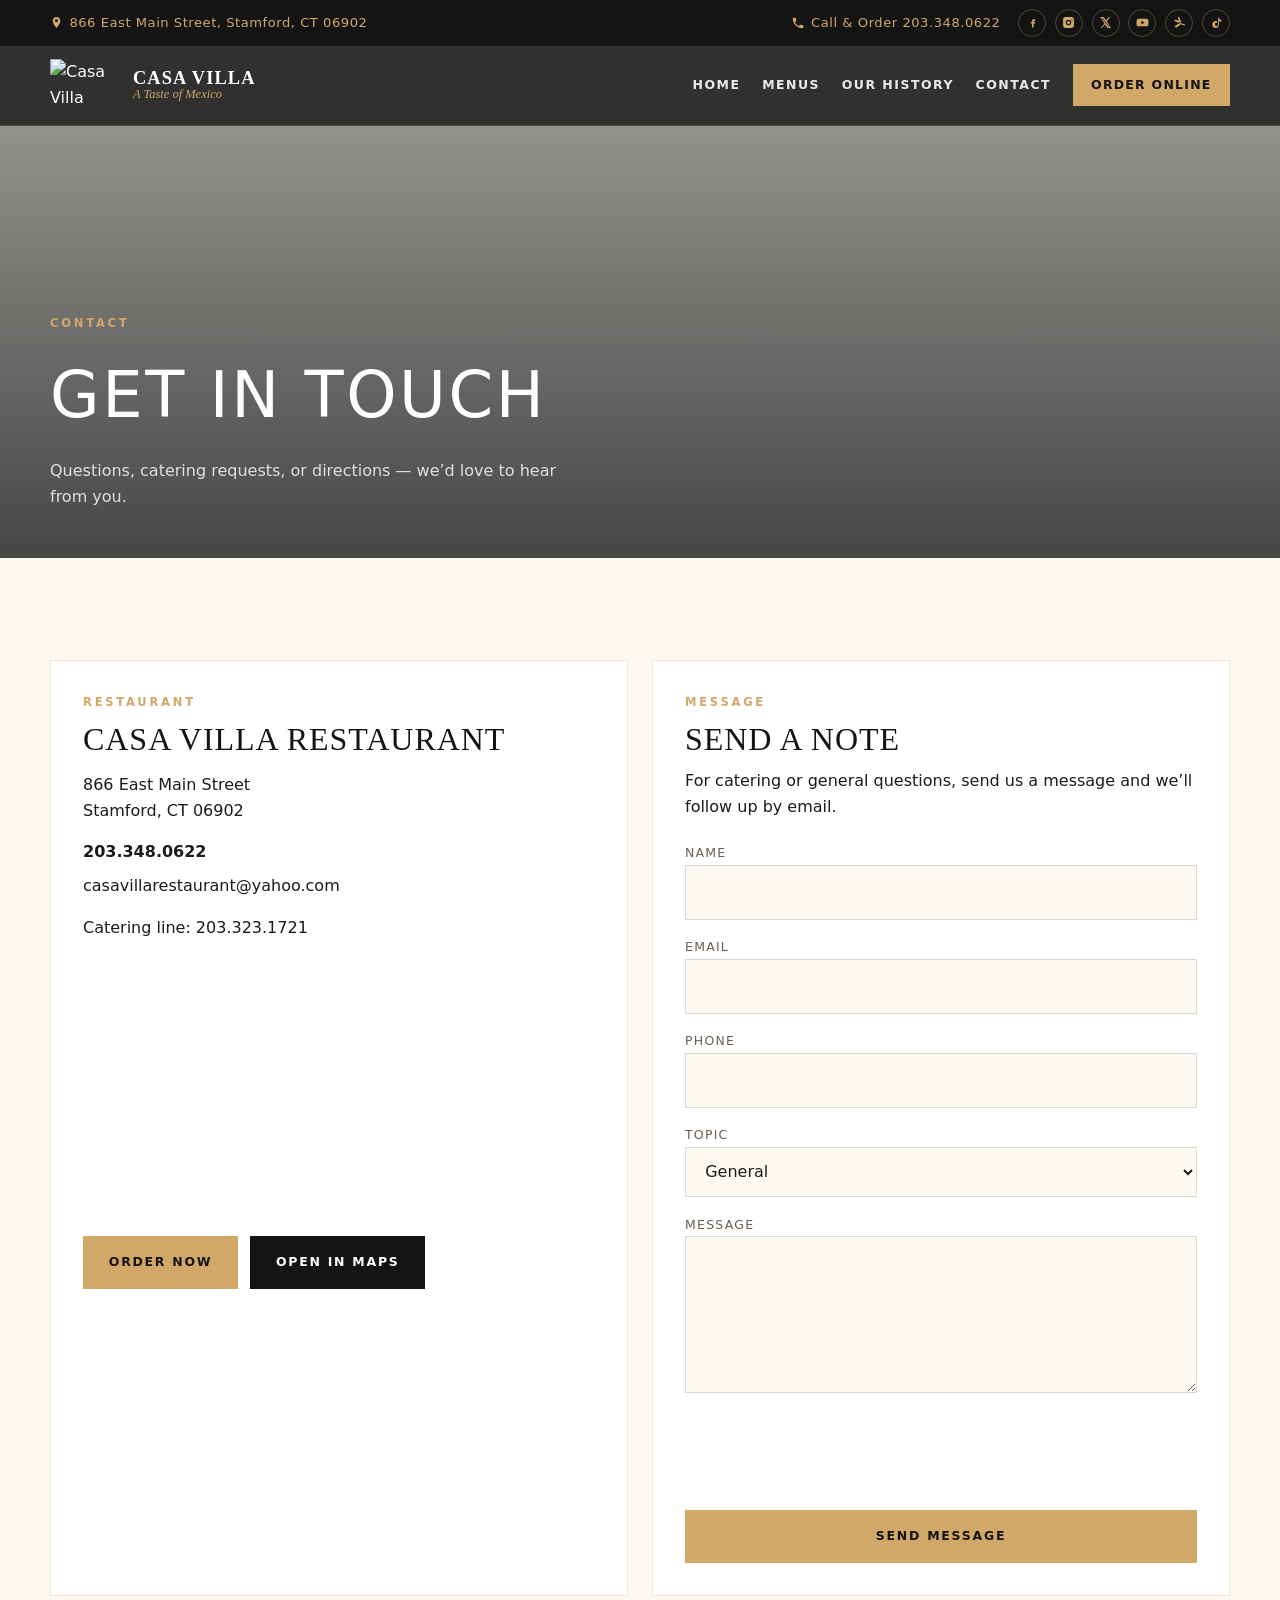
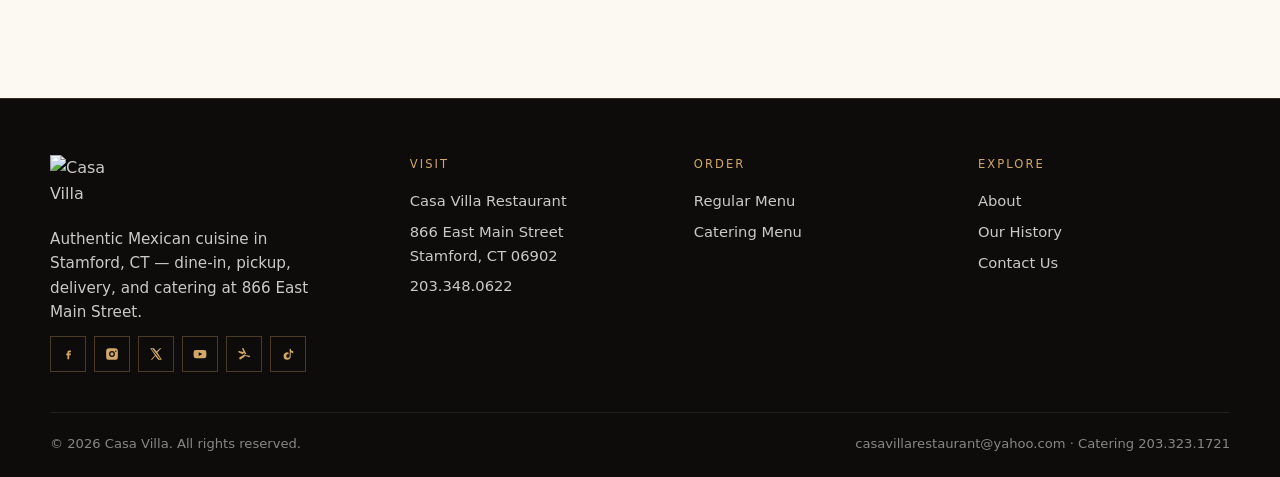
==== commit 254214bf: "Refactor font loading in HTML files and update CSS variables for font management. Removed direct fon" ====
--- a/contact.html
+++ b/contact.html
@@ -19,10 +19,7 @@
 <meta content="Contact Casa Villa Restaurant — Stamford CT Mexican Food" name="twitter:title"/>
 <meta content="Contact Casa Villa Restaurant at 866 East Main Street, Stamford, CT. Call 203.348.0622 for orders or 203.323.1721 for catering." name="twitter:description"/>
 <!-- KORA_GOOGLE_FONTS_START -->
-<link rel="preconnect" href="https://fonts.googleapis.com">
-<link rel="preconnect" href="https://fonts.gstatic.com" crossorigin>
-<link rel="preload" as="style" href="https://fonts.googleapis.com/css2?family=Playfair+Display:wght@400;600;700&amp;family=Roboto:wght@400;600;700&amp;display=swap" onload="this.onload=null;this.rel='stylesheet'">
-<noscript><link rel="stylesheet" href="https://fonts.googleapis.com/css2?family=Playfair+Display:wght@400;600;700&amp;family=Roboto:wght@400;600;700&amp;display=swap"></noscript>
+<!-- kora:fonts --><!-- /kora:fonts -->
 <!-- KORA_GOOGLE_FONTS_END -->
 <link href="assets/styles.css" rel="stylesheet">
 <link href="assets/site.css" rel="stylesheet"/>
@@ -105,8 +102,7 @@
 <script>
 (function () {
   var koraUrl = "https://askkora.ai";
-  var muted = "#475569";
-  var mutedBg = "#f1f5f9";
+  var muted = "#64748b";
   var blue = "#1E88E5";
   var purple = "#7B1FA2";
   var startMarker = 'KORA_' + 'BRANDING_FOOTER_START';
@@ -134,8 +130,8 @@
     wrapper.className = 'kora-powered-by';
     wrapper.setAttribute('data-kora-branding-footer', 'true');
     wrapper.style.cssText = 'display:flex;justify-content:flex-end;align-items:center;gap:0.35rem;padding:0.75rem 1rem;font-size:0.75rem;';
-    wrapper.innerHTML = '<span style="color:' + muted + ';background:' + mutedBg + ';padding:0.15rem 0.55rem;border-radius:9999px;">Powered by</span>' +
-      '<a href="' + koraUrl + '" target="_blank" rel="nofollow noopener noreferrer" style="text-decoration:none;font-weight:600;background:linear-gradient(135deg,' + blue + ',' + purple + ');-webkit-background-clip:text;background-clip:text;-webkit-text-fill-color:transparent">Kora</a>';
+    wrapper.innerHTML = '<span style="color:' + muted + '">Powered by</span>' +
+      '<a href="' + koraUrl + '" target="_blank" rel="noopener noreferrer" style="text-decoration:none;font-weight:600;background:linear-gradient(135deg,' + blue + ',' + purple + ');-webkit-background-clip:text;background-clip:text;-webkit-text-fill-color:transparent">Kora</a>';
     return wrapper;
   }
 
--- a/assets/site.css
+++ b/assets/site.css
@@ -13,11 +13,11 @@
   --color-brand-muted: #6b5e52;
   --color-brand-border: rgba(209, 168, 104, 0.28);
   --color-brand-overlay: rgba(20, 20, 20, 0.62);
-  --font-brand: "Playfair Display", Georgia, serif;
-  --font-heading: "Playfair Display", Georgia, serif;
+  --font-brand: var(--kora-font-heading, "Playfair Display"), Georgia, serif;
+  --font-heading: var(--kora-font-heading, "Playfair Display"), Georgia, serif;
   --font-script: "Herr Von Muellerhoff", "Kristi", cursive;
-  --font-nav: "Manrope", system-ui, sans-serif;
-  --font-body: "Roboto", system-ui, sans-serif;
+  --font-nav: var(--kora-font-body, "Manrope"), system-ui, sans-serif;
+  --font-body: var(--kora-font-body, "Roboto"), system-ui, sans-serif;
   --shadow-soft: 0 18px 50px rgba(20, 20, 20, 0.14);
   --radius: 2px;
   --header-h: 76px;
@@ -803,20 +803,22 @@
   background-image: url("https://quseprdus1.blob.core.windows.net/kora-business-images/user-media/8aefb830-b11f-4ebe-94af-53a82750f7f5/de8c94d8-887e-4625-825f-ec262dbc28df/1786097676_1jxkwc.jpg");
 }
 
-.cat-tile[data-cat="entrees"] {
+.cat-tile[data-cat="chefs-specials"] {
   background-image: url("https://quseprdus1.blob.core.windows.net/kora-business-images/user-media/8aefb830-b11f-4ebe-94af-53a82750f7f5/de8c94d8-887e-4625-825f-ec262dbc28df/1786097683_kubq47.jpg");
 }
-
-.cat-tile[data-cat="burritos"] {
-  background-image: url("https://quseprdus1.blob.core.windows.net/kora-business-images/user-media/8aefb830-b11f-4ebe-94af-53a82750f7f5/de8c94d8-887e-4625-825f-ec262dbc28df/1786097653_k2f802.jpg");
+.cat-tile[data-cat="from-the-sea"] {
+  background-image: url("https://quseprdus1.blob.core.windows.net/kora-business-images/user-media/8aefb830-b11f-4ebe-94af-53a82750f7f5/de8c94d8-887e-4625-825f-ec262dbc28df/1786097839_2o8pjm.jpg");
+}
+.cat-tile[data-cat="on-the-land"] {
+  background-image: url("https://quseprdus1.blob.core.windows.net/kora-business-images/user-media/8aefb830-b11f-4ebe-94af-53a82750f7f5/de8c94d8-887e-4625-825f-ec262dbc28df/1786097650_ay3k1s.jpg");
+}
+
+.cat-tile[data-cat="vegetarian"] {
+  background-image: url("https://quseprdus1.blob.core.windows.net/kora-business-images/user-media/8aefb830-b11f-4ebe-94af-53a82750f7f5/de8c94d8-887e-4625-825f-ec262dbc28df/1786097839_2o8pjm.jpg");
 }
 
 .cat-tile[data-cat="soups"] {
   background-image: url("https://quseprdus1.blob.core.windows.net/kora-business-images/user-media/8aefb830-b11f-4ebe-94af-53a82750f7f5/de8c94d8-887e-4625-825f-ec262dbc28df/1786097848_cjjzrh.jpg");
-}
-
-.cat-tile[data-cat="quesadillas"] {
-  background-image: url("https://quseprdus1.blob.core.windows.net/kora-business-images/user-media/8aefb830-b11f-4ebe-94af-53a82750f7f5/de8c94d8-887e-4625-825f-ec262dbc28df/1786097839_2o8pjm.jpg");
 }
 
 .cat-tile[data-cat="tacos"] {
@@ -849,6 +851,18 @@
   grid-template-columns: repeat(2, 1fr);
   gap: 0 2.5rem;
 }
+
+.menu-section-heading {
+  grid-column: 1 / -1;
+  font-family: var(--ff-display, "Sora", sans-serif);
+  font-size: 1.35rem;
+  font-weight: 700;
+  color: var(--clr-accent, #d1a868);
+  margin: 1.75rem 0 .5rem;
+  padding-bottom: .45rem;
+  border-bottom: 2px solid var(--clr-accent, #d1a868);
+}
+.menu-section-heading:first-child { margin-top: .5rem; }
 
 .menu-item {
   padding: 1.15rem 0;
@@ -1693,4 +1707,33 @@
   .hero-media img {
     transform: none;
   }
-}+}
+
+/* ── The menus are drawn by Kora into the kora:data:menu region ── */
+.kora-menu .kora-menu__switcher { display: flex; flex-wrap: wrap; gap: 0.55rem; justify-content: center; margin: 0 0 2rem; }
+.kora-menu .kora-menu__switcher a {
+  padding: 0.7rem 1.1rem; border: 1px solid var(--color-brand-border); border-radius: 0;
+  font-family: var(--font-nav); font-size: 0.72rem; font-weight: 700; letter-spacing: 0.14em; text-transform: uppercase;
+  color: var(--color-brand-muted); text-decoration: none; transition: .25s var(--ease);
+}
+.kora-menu .kora-menu__switcher a[aria-current="true"],
+.kora-menu .kora-menu__switcher a:hover { background: var(--color-brand-primary); color: var(--color-brand-dark); border-color: var(--color-brand-primary); }
+.kora-menu .kora-menu__menu { margin: 0; animation: fadeUp .55s var(--ease); }
+.kora-menu .kora-menu__menu-title { position: absolute; width: 1px; height: 1px; overflow: hidden; clip: rect(0 0 0 0); white-space: nowrap; margin: 0; }
+.kora-menu .kora-menu__nav { display: none; }
+.kora-menu .kora-menu__section { margin: 0 0 1rem; display: grid; grid-template-columns: repeat(2, 1fr); gap: 0 2.5rem; }
+.kora-menu .kora-menu__section-title {
+  grid-column: 1 / -1; font-family: var(--ff-display, "Sora", sans-serif); font-size: 1.35rem; font-weight: 700;
+  color: var(--clr-accent, #d1a868); margin: 1.75rem 0 .5rem; padding-bottom: .45rem; border-bottom: 2px solid var(--clr-accent, #d1a868);
+}
+.kora-menu .kora-menu__section:first-of-type .kora-menu__section-title { margin-top: .5rem; }
+.kora-menu .kora-menu__items { display: contents; }
+.kora-menu .kora-menu__item { padding: 1.15rem 0; border-bottom: 1px solid rgba(209, 168, 104, .18); display: grid; grid-template-columns: 1fr auto; gap: 0.35rem 1rem; }
+.kora-menu .kora-menu__item-body { display: contents; }
+.kora-menu .kora-menu__item-head { display: contents; }
+.kora-menu .kora-menu__item-name { margin: 0; font-family: var(--font-heading); font-size: 1.15rem; font-weight: 600; color: var(--color-brand-dark); }
+.kora-menu .kora-menu__item-price { font-family: var(--font-nav); font-weight: 700; color: var(--color-brand-accent); letter-spacing: 0.04em; }
+.kora-menu .kora-menu__item-desc { grid-column: 1 / -1; margin: 0; color: var(--color-brand-muted); font-size: 0.94rem; opacity: 1; }
+/* All Day: the categories show as picture tiles that open a dialog. */
+.kora-menu .kora-menu__menu.has-tiles > .kora-menu__section { display: none; }
+@media (max-width: 900px) { .kora-menu .kora-menu__section { grid-template-columns: 1fr; } }
